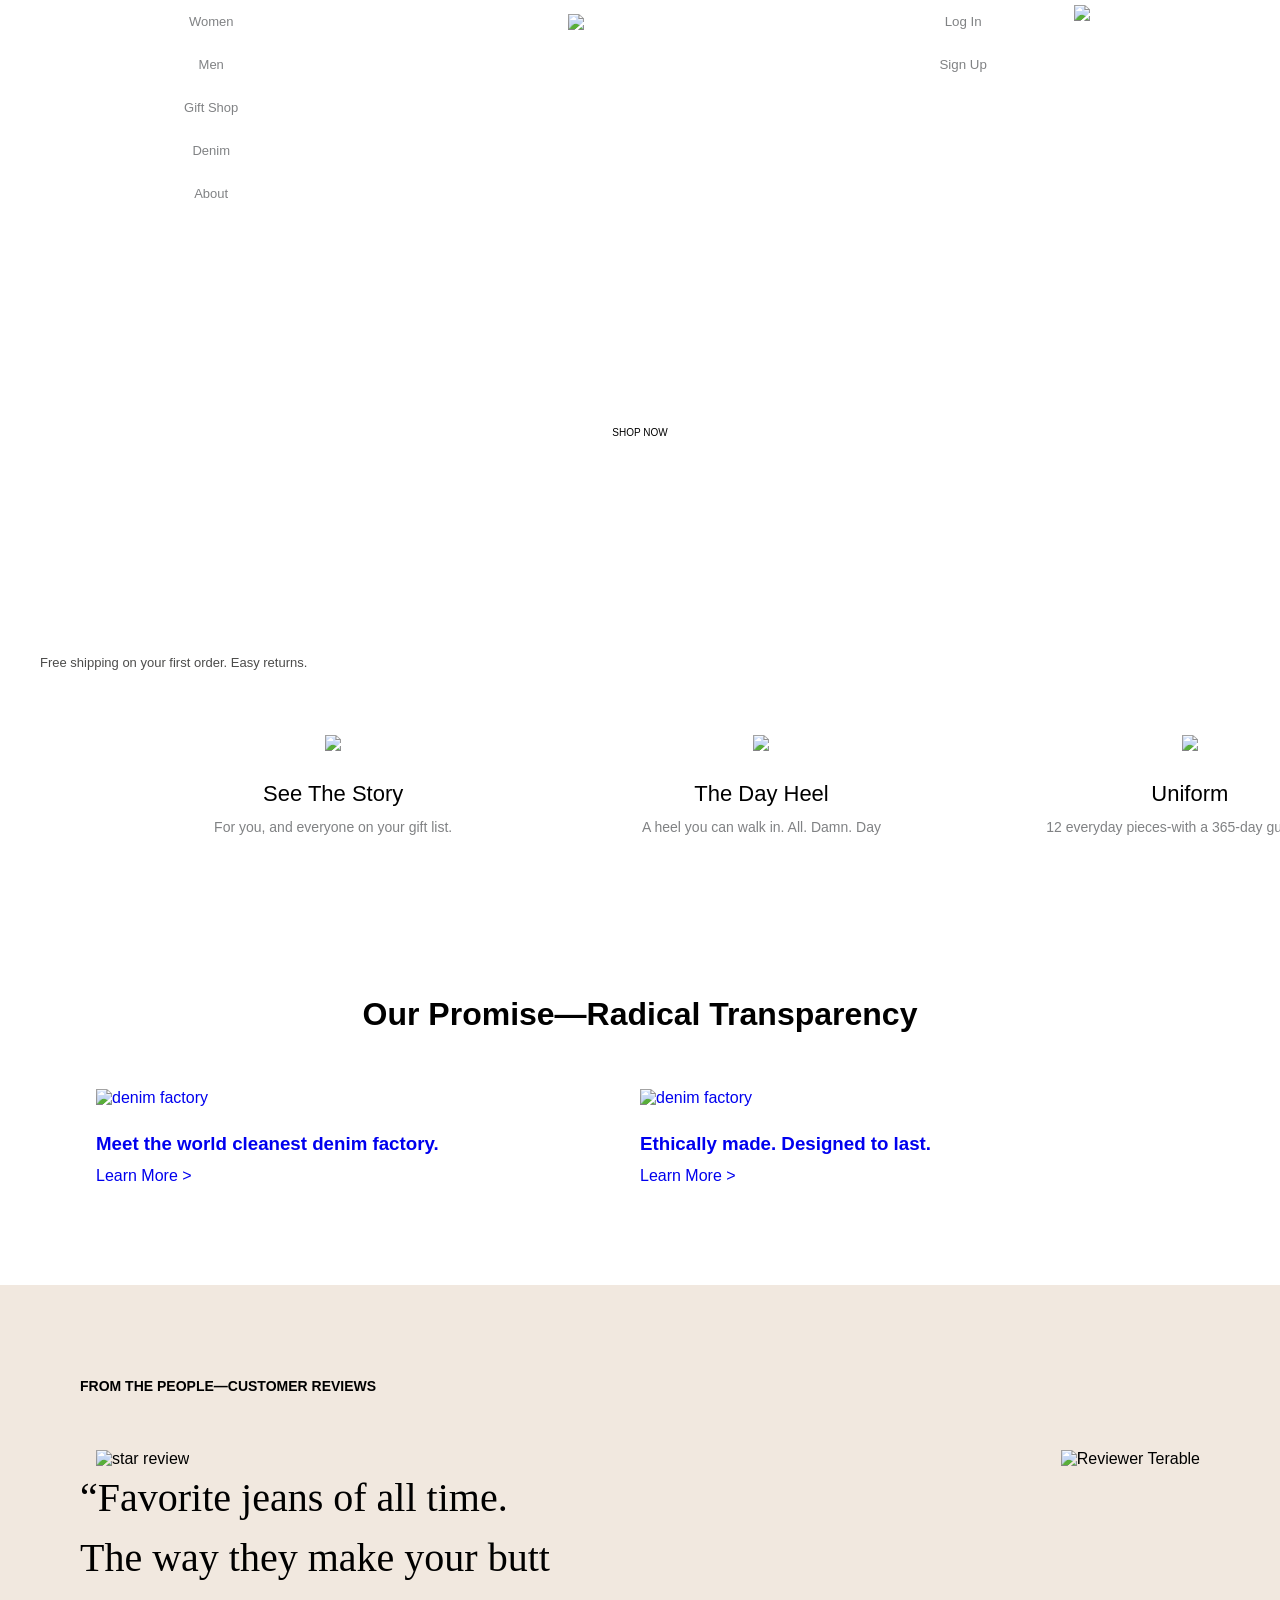
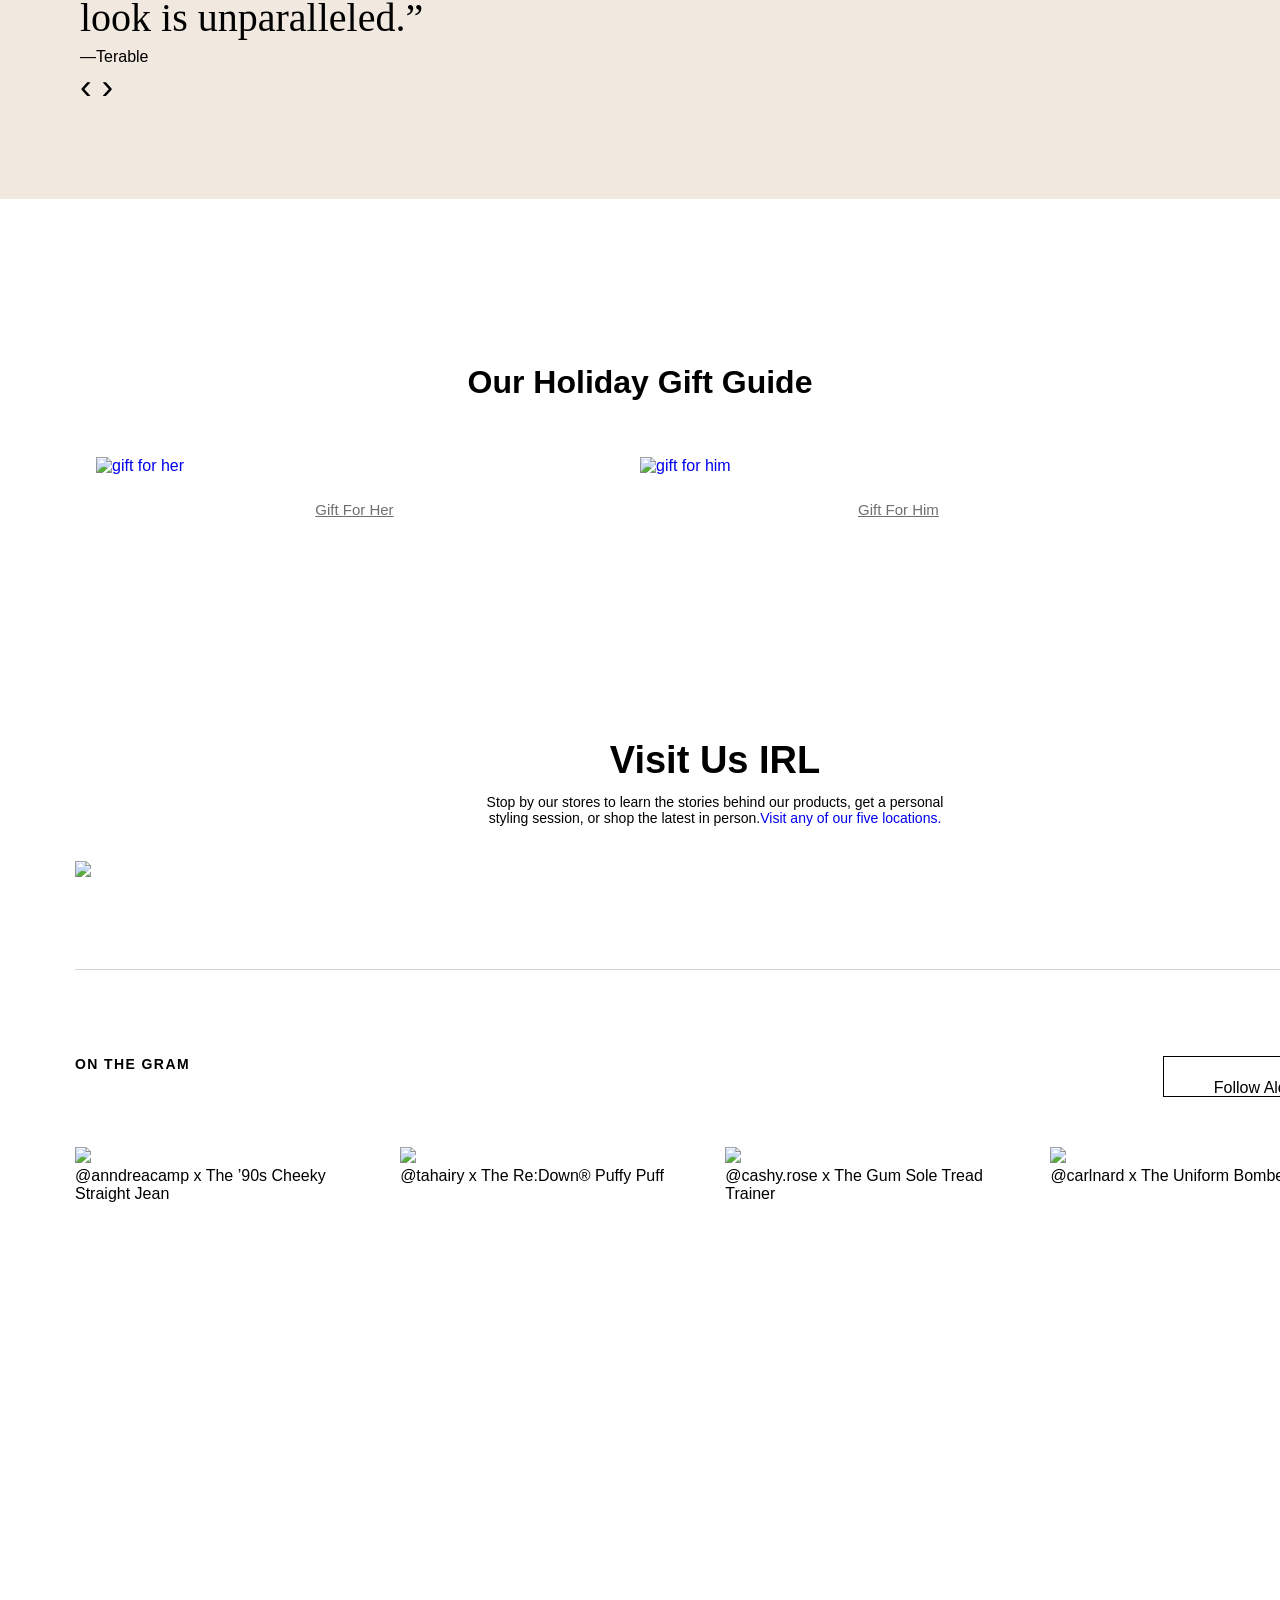
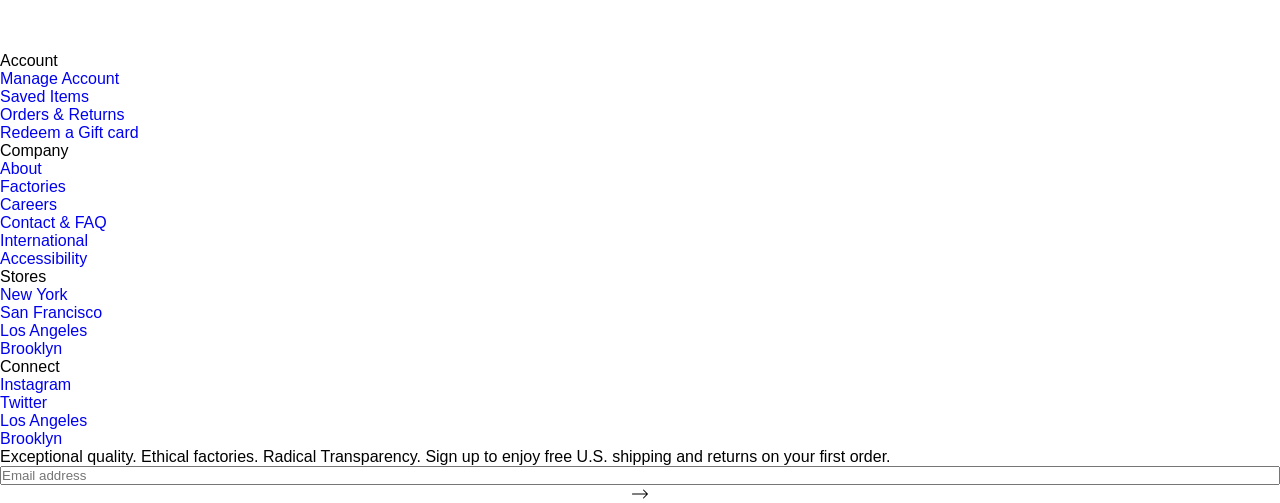
==== index.html @ 9ecb9980 "Merge remote-tracking branch 'origin/footer'" ====
<!DOCTYPE html>
<html lang="en">

<head>
  <meta charset="UTF-8">
  <meta name="viewport" content="width=device-width, initial-scale=1.0">
  <meta http-equiv="X-UA-Compatible" content="ie=edge">
  <link rel="stylesheet" href="./style.css">
  <link href="https://fonts.googleapis.com/css?family=Raleway&display=swap" rel="stylesheet">
  <title>Everlane</title>
</head>

<body>
  <section class="section1">
    <div class="navigation-bar">
      <div class="navbar-left">
        <nav class="navbar-menu">
          <ul class="menu-list">
            <li class="menu-item"><a class="menu-link active" href="#menuwomen">Women</a></li>
            <li class="menu-item"><a class="menu-link" href="#menumen">Men</a></li>
            <li class="menu-item"><a class="menu-link" href="#giftshop">Gift Shop</a></li>
            <li class="menu-item"><a class="menu-link" href="#denim">Denim</a></li>
            <li class="menu-item"><a class="menu-link" href="#about">About</a></li>
          </ul>
        </nav>
      </div>
      <div class="mainlogo">
        <img class="logo-image" src="media/everlane-logo-vector.png" alt="Everlane logo png">
      </div>
      <div class="navbar-right">
        <div class="navbar-right-button">
          <button class="narbar-button">Log In</button>
          <button class="narbar-button">Sign Up</button>
        </div>
        <div class="navbar-right-icon">
          <img class="shopping-icon" src="media/shopping-cart-icon.png" alt="shopping cart icon" />
        </div>
      </div>
    </div>
    <div class="hero-image">
      <div class="hero-text">
        <h1 class="title">The Put-Together Pleat Pant</h1>
        <p class="tagline">Effortless drape. Right-now shape. €88</p>
        <button class="hero-shopnow">SHOP NOW</button>
      </div>
    </div>
    <div class="note">
      <p class="return-note">Free shipping on your first order. Easy returns.</p>
    </div>
  </section>
  <section class="section2">
    <div class="innersection2">
      <div class="section2-item">
        <img src="media/section2-pic1.jpg" />
        <p class="section2-title">See The Story</p>
        <p class="section2-copy">For you, and everyone on your gift list.</p>
      </div>
      <div class="section2-item">
        <img src="media/section2-pic2.jpg" />
        <p class="section2-title">The Day Heel</p>
        <p class="section2-copy">A heel you can walk in. All. Damn. Day</p>
      </div>
      <div class="section2-item">
        <img src="media/section2-pic3.jpg" />
        <p class="section2-title">Uniform</p>
        <p class="section2-copy"> 12 everyday pieces-with a 365-day guarantee.</p>
      </div>
    </div>
  </section>

  <!-----------------section 3------------------>
  <section class="container section-promise">
    <h2>Our Promise—Radical Transparency</h2>
    <div class="content-box content-promise">
      <a class="promise1 promise-link" href="https://www.everlane.com/denim-factory">
        <figure class="content-figure promise1-figure">
          <div class="box-img promise1-img">
            <img src="https://res.cloudinary.com/everlane/image/upload/dpr_1.0,f_auto,q_auto/v1/i/e682ac11_c01d.jpg"
              alt="denim factory">
          </div>
          <div class="promise-title-box promise1-title">
            <h3>Meet the world cleanest denim factory.</h3>
            <p>Learn More ></p>
          </div>
        </figure>
      </a>

      <a class="promise2 promise-link" href="https://www.everlane.com/denim-factory">
        <figure class="content-figure promise2-figure">
          <div class="box-img promise2-img">
            <img src="https://res.cloudinary.com/everlane/image/upload/dpr_1.0,f_auto,q_auto/v1/i/acab2a8b_0e1d.jpg"
              alt="denim factory">
          </div>
          <div class="promise-title-box promise1-title">
            <h3>Ethically made. Designed to last.</h3>
            <p>Learn More ></p>
          </div>
        </figure>
      </a>
    </div>
  </section>

  <!-----------------section 4------------------>
  <section class="container section-review">
    <h2>FROM THE PEOPLE—CUSTOMER REVIEWS</h2>
    <div class="review-box">
      <div class="review-box-left">
        <div class="img-review">
          <img src="media\pics\star-review.svg" alt="star review">
        </div>
        <q class="review-quote">Favorite jeans of all time. The way they make your butt look is unparalleled.</q>
        <p>—Terable</p>
        <div class="review-buttons">
          <a href="#" class="previous button">&#8249; </a>
          <a href="#" class="next button"> &#8250;</a>
        </div>
      </div>

      <div class="review-box-right">
        <img
          src="https://res.cloudinary.com/everlane/image/upload/c_fill,dpr_1.0,f_auto,h_1200,q_auto,w_1200/v1/i/ee922de4_f6bd.jpg"
          alt="Reviewer Terable">
      </div>
    </div>
  </section>

  <!-----------------section 5------------------>
  <section class="container section-gift">
    <h2>Our Holiday Gift Guide</h2>
    <div class="content-box content-gift">
      <a class="gift-link gift1-link" href="https://www.everlane.com/collections/womens-gift-shop">
        <figure class="content-figure gift1-figure">
          <div class="box-img gift1-img">
            <img src="https://res.cloudinary.com/everlane/image/upload/dpr_1.0,f_auto,q_auto/v1/i/477eab27_60af.jpg"
              alt="gift for her">
          </div>
          <div class="gift-title-box gift1-title">
            <p>Gift For Her</p>
          </div>
        </figure>
      </a>

      <a class="gift-link gift2-link" href="https://www.everlane.com/collections/mens-gift-shop">
        <figure class="content-figure gift2-figure">
          <div class="box-img gift2-img">
            <img src="https://res.cloudinary.com/everlane/image/upload/dpr_1.0,f_auto,q_auto/v1/i/037ff9c4_9808.jpg"
              alt="gift for him">
          </div>
          <div class="gift-title-box gift2-title">
            <p>Gift For Him</p>
          </div>
        </figure>
      </a>
    </div>
  </section>

  <!---------------Rakesh------------------>
  <div class="main">
    <section class="irl_sec">
      <h2 class="irl_h2">Visit Us IRL</h2>
      <p class="irl_p">
        Stop by our stores to learn the stories behind our products, get a personal<br>
        styling session, or shop the latest in person.<a href="#stores">Visit any of our five locations.</a>
      </p>
      <img class="irl_img" src="./stores.jpg">
    </section>

    <div class="insta-div-container">
      <h4 class="insta-title">ON THE GRAM</h4>
      <a href="https://www.instagram.com/Everlane/" class="insta-link" target="_blank">

        Follow Along


      </a>
    </div>

    <div class="insta-items">
      <div class="insta-item">
        <img src="https://res.cloudinary.com/everlane/image/upload/dpr_1.0,f_auto,q_auto/v1/i/8992b4bf_18b6.jpg"
          style="width:100%">
        <div class="img-des">@anndreacamp x The ’90s Cheeky Straight Jean</div>
      </div>

      <div class="insta-item">
        <img src="https://res.cloudinary.com/everlane/image/upload/dpr_1.0,f_auto,q_auto/v1/i/4bf595e8_6352.jpg"
          style="width:100%">
        <div class="img-des">@tahairy x The Re:Down® Puffy Puff</div>
      </div>

      <div class="insta-item">
        <img src="https://res.cloudinary.com/everlane/image/upload/dpr_1.0,f_auto,q_auto/v1/i/8992b4bf_18b6.jpg"
          style="width:100%">
        <div class="img-des">@cashy.rose x The Gum Sole Tread Trainer</div>
      </div>

      <div class="insta-item">
        <img src="https://res.cloudinary.com/everlane/image/upload/dpr_1.0,f_auto,q_auto/v1/i/0ada0ca6_7cfe.jpg"
          style="width:100%">
        <div class="img-des">@carlnard x The Uniform Bomber Jacket</div>
      </div>
    </div>

    <section
      style="background-image: url(https://res.cloudinary.com/everlane/image/upload/dpr_1.0,f_auto,q_auto/v1/i/bfd79807_ac2b.jpg);"
      class="sec8">

      <div class="sec8-div">
        <h2 class="sec8-heading">
          Free shipping on first order
        </h2>

        <button class="sec8-button">Sign Up</button>
      </div>

    </section>


  </div>


  <!-- Footer -->
  <footer class="page_footer">
    <div class="footer__menu">
      <div class="footer__column">
        <ul class="footer__list">
          <li class="footer__item footer__main-item">
            <div class="footer__link footer__main-link">Account</div>
          </li>
          <li class="footer__item">
            <a class="footer__link" href="#">Manage Account</a>
          </li>
          <li class="footer__item">
            <a class="footer__link" href="#">Saved Items</a>
          </li>
          <li class="footer__item">
            <a class="footer__link" href="#">Orders & Returns</a>
          </li>
          <li class="footer__item">
            <a class="footer__link" href="#">Redeem a Gift card</a>
          </li>
        </ul>
      </div>
      <div class="footer__column">
        <ul class="footer__list">
          <li class="footer__item footer__main-item">
            <div class="footer__link footer__main-link">Company</div>
          </li>
          <li class="footer__item">
            <a class="footer__link" href="#">About</a>
          </li>
          <li class="footer__item">
            <a class="footer__link" href="#">Factories</a>
          </li>
          <li class="footer__item">
            <a class="footer__link" href="#">Careers</a>
          </li>
          <li class="footer__item">
            <a class="footer__link" href="#">Contact & FAQ</a>
          </li>
          <li class="footer__item">
            <a class="footer__link" href="#">International</a>
          </li>
          <li class="footer__item">
            <a class="footer__link" href="#">Accessibility</a>
          </li>
        </ul>
      </div>
      <div class="footer__column">
        <ul class="footer__list">
          <li class="footer__item footer__main-item">
            <div class="footer__link footer__main-link">Stores</div>
          </li>
          <li class="footer__item">
            <a class="footer__link" href="#">New York</a>
          </li>
          <li class="footer__item">
            <a class="footer__link" href="#">San Francisco</a>
          </li>
          <li class="footer__item">
            <a class="footer__link" href="#">Los Angeles</a>
          </li>
          <li class="footer__item">
            <a class="footer__link" href="#">Brooklyn</a>
          </li>
        </ul>
      </div>
      <div class="footer__column">
        <ul class="footer__list">
          <li class="footer__item footer__main-item">
            <div class="footer__link footer__main-link">Connect</div>
          </li>
          <li class="footer__item">
            <a class="footer__link" href="#">Instagram</a>
          </li>
          <li class="footer__item">
            <a class="footer__link" href="#">Twitter</a>
          </li>
          <li class="footer__item">
            <a class="footer__link" href="#">Los Angeles</a>
          </li>
          <li class="footer__item">
            <a class="footer__link" href="#">Brooklyn</a>
          </li>
        </ul>
      </div>
    </div>
    <div class="footer__action">
      <div class="form__text">
        Exceptional quality. Ethical factories. Radical Transparency. Sign up
        to enjoy free U.S. shipping and returns on your first order.
      </div>
      <form class="footer__form">
        <div class="form__group">
          <label class="form__label"></label>
          <input type="email" class="form__control" placeholder="Email address" />
          <svg xmlns="http://www.w3.org/2000/svg" width="17" height="10" viewBox="0 0 17 10" class="form__svg">
            <path
              d="M14.785 5.5H1.002a.501.501 0 1 1 0-1h13.783l-3.16-3.146a.498.498 0 0 1 0-.708.504.504 0 0 1 .71 0l4.018 4a.498.498 0 0 1 0 .708l-4.018 4a.504.504 0 0 1-.71 0 .498.498 0 0 1 0-.708l3.16-3.146z">
            </path>
          </svg>
        </div>
      </form>
    </div>
  </footer>
</body>

</html>
---- style.css ----
/* Helmi Menu section 1-2 */
* {
  font-family: graphik, Helvetica Neue, Helvetica, Arial, sans-serif;
  padding: 0px;
  margin: 0px;
}

.navigation-bar {
  display: flex;
  justify-content: space-between;
  top: 45px;
  height: 45px;
  background-color: white;
  color: rgb(255, 255, 255);
  stroke: rgb(255, 255, 255);
  fill: rgb(255, 255, 255);
}

.navbar-right {
  display: flex;
  justify-content: flex-end;
}

.navbar-left {
  display: flex;
  justify-content: flex-start;
}

.mainlogo {
  display: flex;
  justify-content: center;
}

.menu-list {
  list-style-type: none;
  margin: 0;
  padding: 0;
  overflow: hidden;
}

.menu-item {
  display: inline;
}

.menu-item .menu-link {
  display: inline-block;
  color: rgb(128, 130, 132);
  text-align: center;
  padding: 14px 16px;
  text-decoration: none;
  font: sans-serif;
  font-size: 13px;
  font-family: Helvetica;
  font-weight: 400px;
}

.menu-item .menu-link:hover,
.narbar-button:hover {
  color: rgb(223, 86, 65);
}

.logo-image {
  height: 22px;
  width: auto;
  margin: 14px 16px;
}

.narbar-button {
  display: inline-block;
  color: rgb(128, 130, 132);
  background-color: white;
  border: none;
  padding: 14px 16px;
}

.shopping-icon {
  height: 35px;
  width: auto;
  background-color: white;
  padding: 5px;
}

.navbar-right,
.navbar-left,
.mainlogo {
  width: 33%;
}


.section1 {
  background-image: url("media/Hero-image1.jpg");
  height: 695px;
  width: auto;
  background-position: center;
  background-repeat: no-repeat;
  background-size: cover;
  position: relative;
  margin: 0px;
  padding: 0;

}

.hero-text {
  text-align: center;
  position: absolute;
  top: 50%;
  left: 50%;
  transform: translate(-50%, -50%);
  color: white;
  font-size: 18px;
}

.hero-shopnow {
  background-color: white;
  border: none;
  padding: 10px 26px;
  font-size: 10px;
}

h1.title {
  font-size: 80px;
  margin: 0px;
}

.tagline {
  margin: 25px 0px 30px;
}

.note {
  position: absolute;
  bottom: 25px;
  left: 40px;
  font-size: 13px;
  color: rgb(76, 76, 75);
  ;
}

.section2 {
  background-color: white;
  margin: 0px 119px;
  padding: 40px 0px 96px;
}

.innersection2 {
  display: flex;
  justify-content: space-between;
  text-align: center;
  width: 1285px;
}

.section2-item>img {
  width: 409.6px;
  height: auto;
  padding: 0px 0px 26px;
}

.section2-title {
  font-size: 22px;
  margin: 0px 0px 12px;
}

.section2-copy {
  font-size: 14px;
  color: rgb(128, 130, 132);
}

/* ---------Chaeah -----------*/

body {
  /*max-width: 1280px;*/
  /*width: 89%;*/
  font-family: 'Raleway', sans-serif;
  margin: 0 auto;
}

* {
  width: 100%;
  box-sizing: border-box;
  margin: 0;
}

.container {
  display: flex;
  flex-direction: column;
  align-items: center;
  margin-bottom: 100px;
}

.content-box {
  width: 85%;
  display: flex;
  flex-direction: row;

}

.content-box a figure {
  display: flex;
  flex-direction: column;
}

.content-figure {
  width: 95%;
}

a {
  text-decoration: none;
}

/* Modify image size after completing styling*/

section h2 {
  text-align: center;
  padding-top: 65px;
  margin: 0 0 56px 0;
  font-size: 32px;
}

¨

/*----------section 6 (promise)----------*/
.section-promise {
  padding: 93px 0;
}


.box-promise {
  display: flex;
  justify-content: space-between;
}

.img-promise {
  margin: 0;
}

.promise-title-box {
  padding: 26px 0 0 0
}

.promise-title-box h3 {
  text-decoration: none;
  margin: 0 0 12px 0;
}

/*---------section 7(review)---------*/

.section-review h2 {
  padding: 0 80px;
}

.review-box {
  display: flex;
  flex-direction: row;
  justify-content: space-between;
  padding: 0 80px;
}

.review-box-left {
  display: flex;
  flex-direction: column;
  justify-content: space-between;
  width: 75%;
}

.review-box-left .img-review {
  margin-left: 16px;
}

.review-box-left .review-quote {
  font-size: 40px;
  font-family: Georgia, 'Times New Roman', Times, serif;
  line-height: 1.5em;
}

.button {
  font-size: 35px;
  color: black;
}

.previous .button {
  display: inline-block;
  padding: 1px 15px;
  margin-right: 100px;
}


.next .button {
  padding: 1px 15px;
}


.button:hover {
  cursor: pointer;
}


.review-box-right {
  text-align: right;
}

.review-box-right img {
  width: 75%;
}



/*---------section 8 (gift)---------*/
.section-review {
  background-color: #F1E8DF;
  padding: 93px 0;
}

.section-review h2 {
  font-size: 14px;
  text-align: left;
}

.gift-title-box {
  padding: 26px 0 0;
}

.gift-title-box p {
  text-align: center;
  text-decoration: underline;
  color: #6f6f6f;
  font-size: 15px;
}

.img-review {
  width: 107px;
}


@media screen and (max-width: 600px) {
  width: 100%;

}

/*-----------Rakesh -----------*/
.main {
  padding: 0;
  margin: 0 75px;

}

section {
  box-sizing: content-box;
}

.irl_sec {
  text-align: center;
  border-bottom: 1px solid #d3d3d3;
  padding: 57px 0 92px;
}

.irl_h2 {
  text-align: center;
  color: black;
  font-size: 38px;
  line-height: 1.1em;
  margin-bottom: 12px;
}

.irl_p {
  font-family: Arial, Helvetica, sans-serif;
  font-size: 14px;
  margin: 0 auto 35px;

}

.irl_img {
  display: block;
  width: 100%;
}

.insta-div-container {
  display: flex;
  justify-content: space-between;
  align-items: flex-start;

  padding: 86px 0 50px;
}

.insta-link:hover {
  background-color: black;
  color: white;

}

.insta-title {
  vertical-align: baseline;
  font-size: 14px;
  letter-spacing: 0.1em;
}

.insta-sec {
  display: block;


}

.insta-div {
  text-align: right;
}

.insta-items {

  display: flex;
  justify-content: space-between;

}

.insta-item {
  width: 23.8%;

}

.insta-img {
  width: 100%;
}

.insta-link {
  color: black;
  width: 225px;
  height: 41px;
  line-height: 41px;
  border: 2px solid black;
  border-width: 1px;
  text-align: center;
  text-decoration: none;
  padding: 10px 0;
}


.insta-img {
  width: 89%;
}

/*
.insta-logo{
  width: 19px;
  height: 19px;
  margin-right: 10px;
  position: relative;
  top: 4px;
  display: inline-block;


} */
.sec8 {
  height: 32vw;
  text-align: center;

}

.sec8-button {
  margin: 0;
  cursor: pointer;
  font-size: 14px;
  background-color: transparent;
  border: 2px solid #fff;
  width: 225px;
  padding: 10px 0;
  line-height: 22.652px;
  display: inline-block;
  color: white;
  transition-property: color;
  position: center;

}

.sec8-button:hover {
  background-color: white;
  color: black;
}

.sec8-img {
  width: 100%;
}

.sec8-heading {
  text-align: center;
  color: white;
  font-size: 38px;
  margin: 40px;
  font-weight: 400;
  /* Universal */


  /* Footer Anna's part */
  *,
  *::before,
  *::after {
    box-sizing: border-box;
  }

  body {
    font-family: 'Raleway', sans-serif;
    margin: 0;
    padding: 0;
  }


  .page_footer {
    display: flex;
    justify-content: space-between;
    padding: 32px 30px 0;
    flex-wrap: wrap;
  }

  .footer__menu {
    display: flex;
    justify-content: space-between;
    width: 50%;

  }

  .footer__action {
    width: 40%;
  }

  .footer__list {
    list-style: none;
    padding: 0;
    margin: 0;
  }

  .footer__link {
    text-decoration: none;
    color: #a3a5a7;
    font-size: 13px;
    line-height: 27px;
  }

  .footer__link:hover {
    color: black;
  }

  .footer__main-link {
    color: black;
  }

  .footer__main-item {
    margin-bottom: 8px;
  }

  .form__text {
    font-size: 14px;
    line-height: 20px;
    margin-bottom: 40px;
  }

  .form__group {
    position: relative;
  }

  .form__label {
    position: absolute;
    top: 0;
    z-index: -1;
  }

  .form__control {
    display: block;
    width: 100%;
    border: none;
    border-bottom: 2px solid #dfe0e1;
    padding-bottom: 4px;
    font-size: 16px;
    font-family: inherit;
    outline: none;
  }

  .form__svg {
    position: absolute;
    display: inline-block;
    width: 24px;
    height: 16px;
    right: 1px;
    bottom: 6px;
    margin: 0;
    cursor: pointer;
    color: #dfe0e1;
  }

  .form__svg path {
    fill: #808284;
  }

  @media screen and (max-width: 850px) {

    .footer__menu,
    .footer__action {
      width: 100%;
    }

    .footer__menu {
      margin-bottom: 10px;
    }
  }
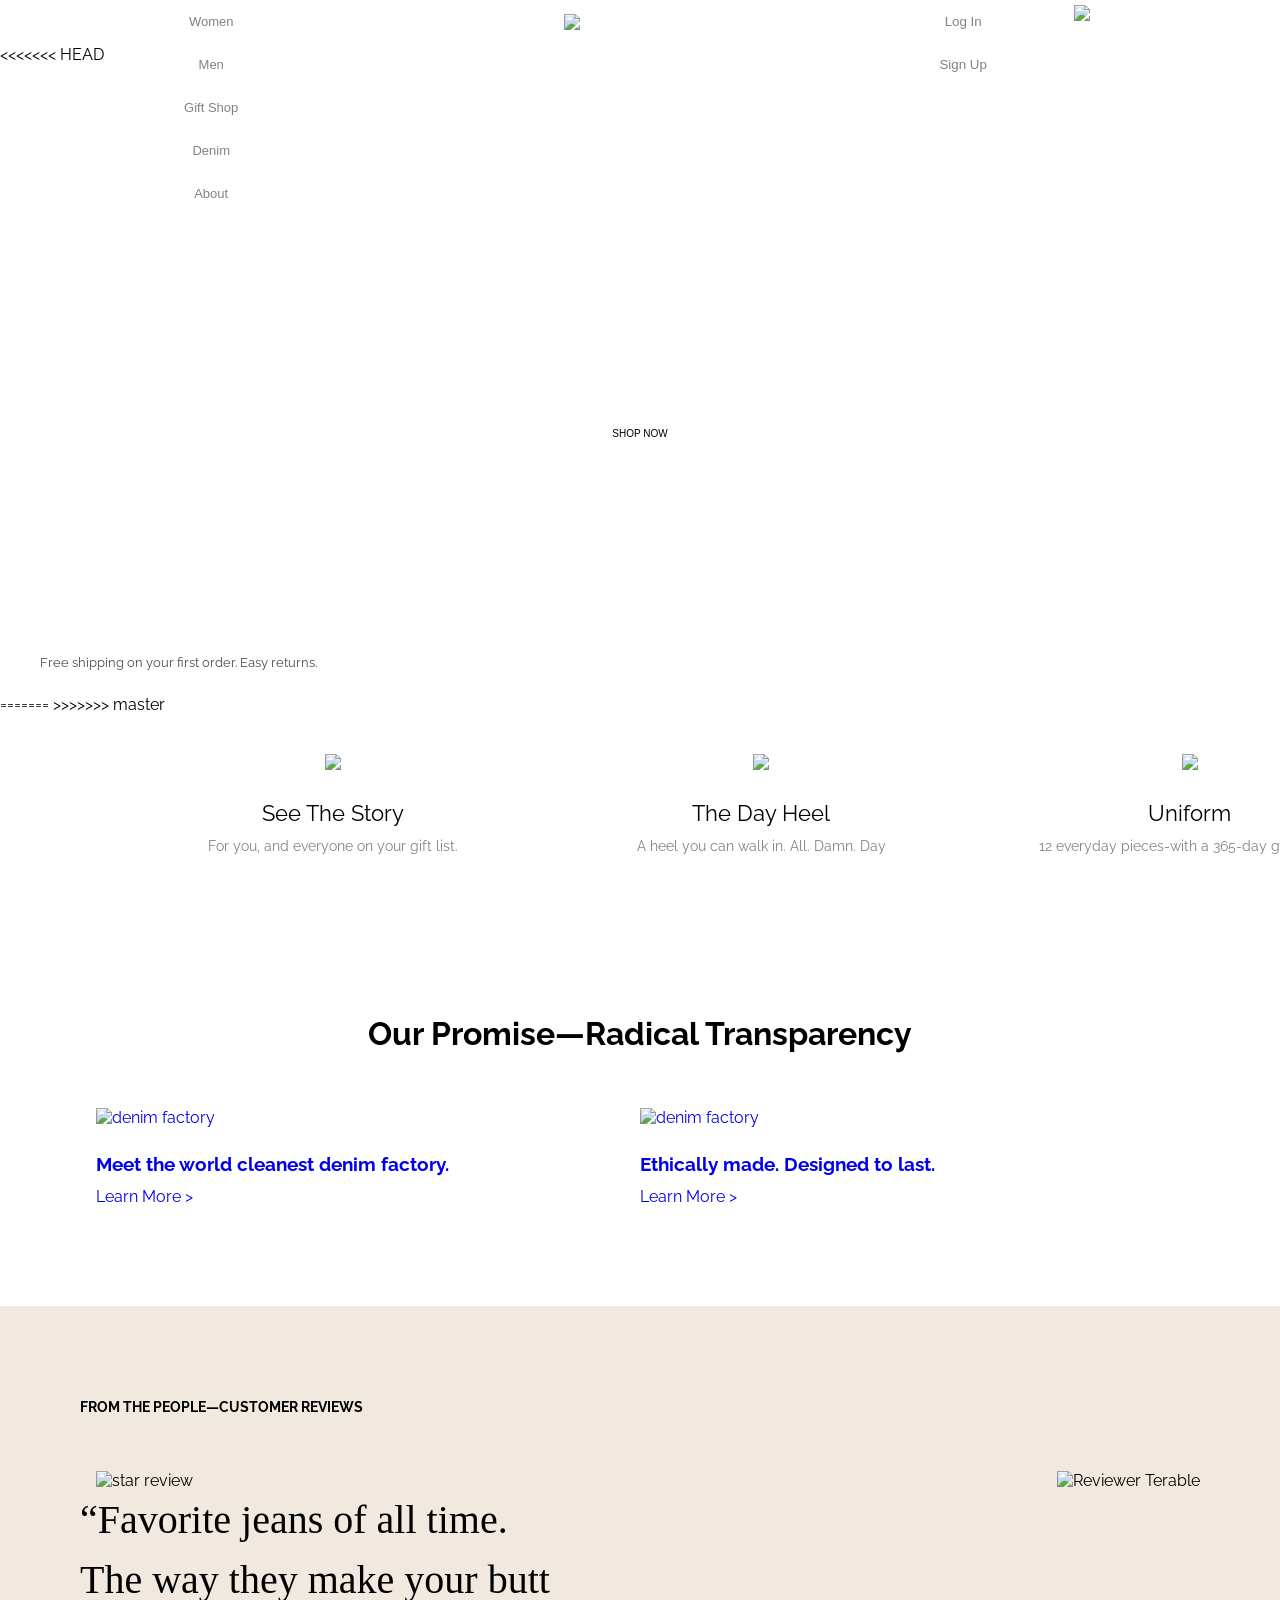
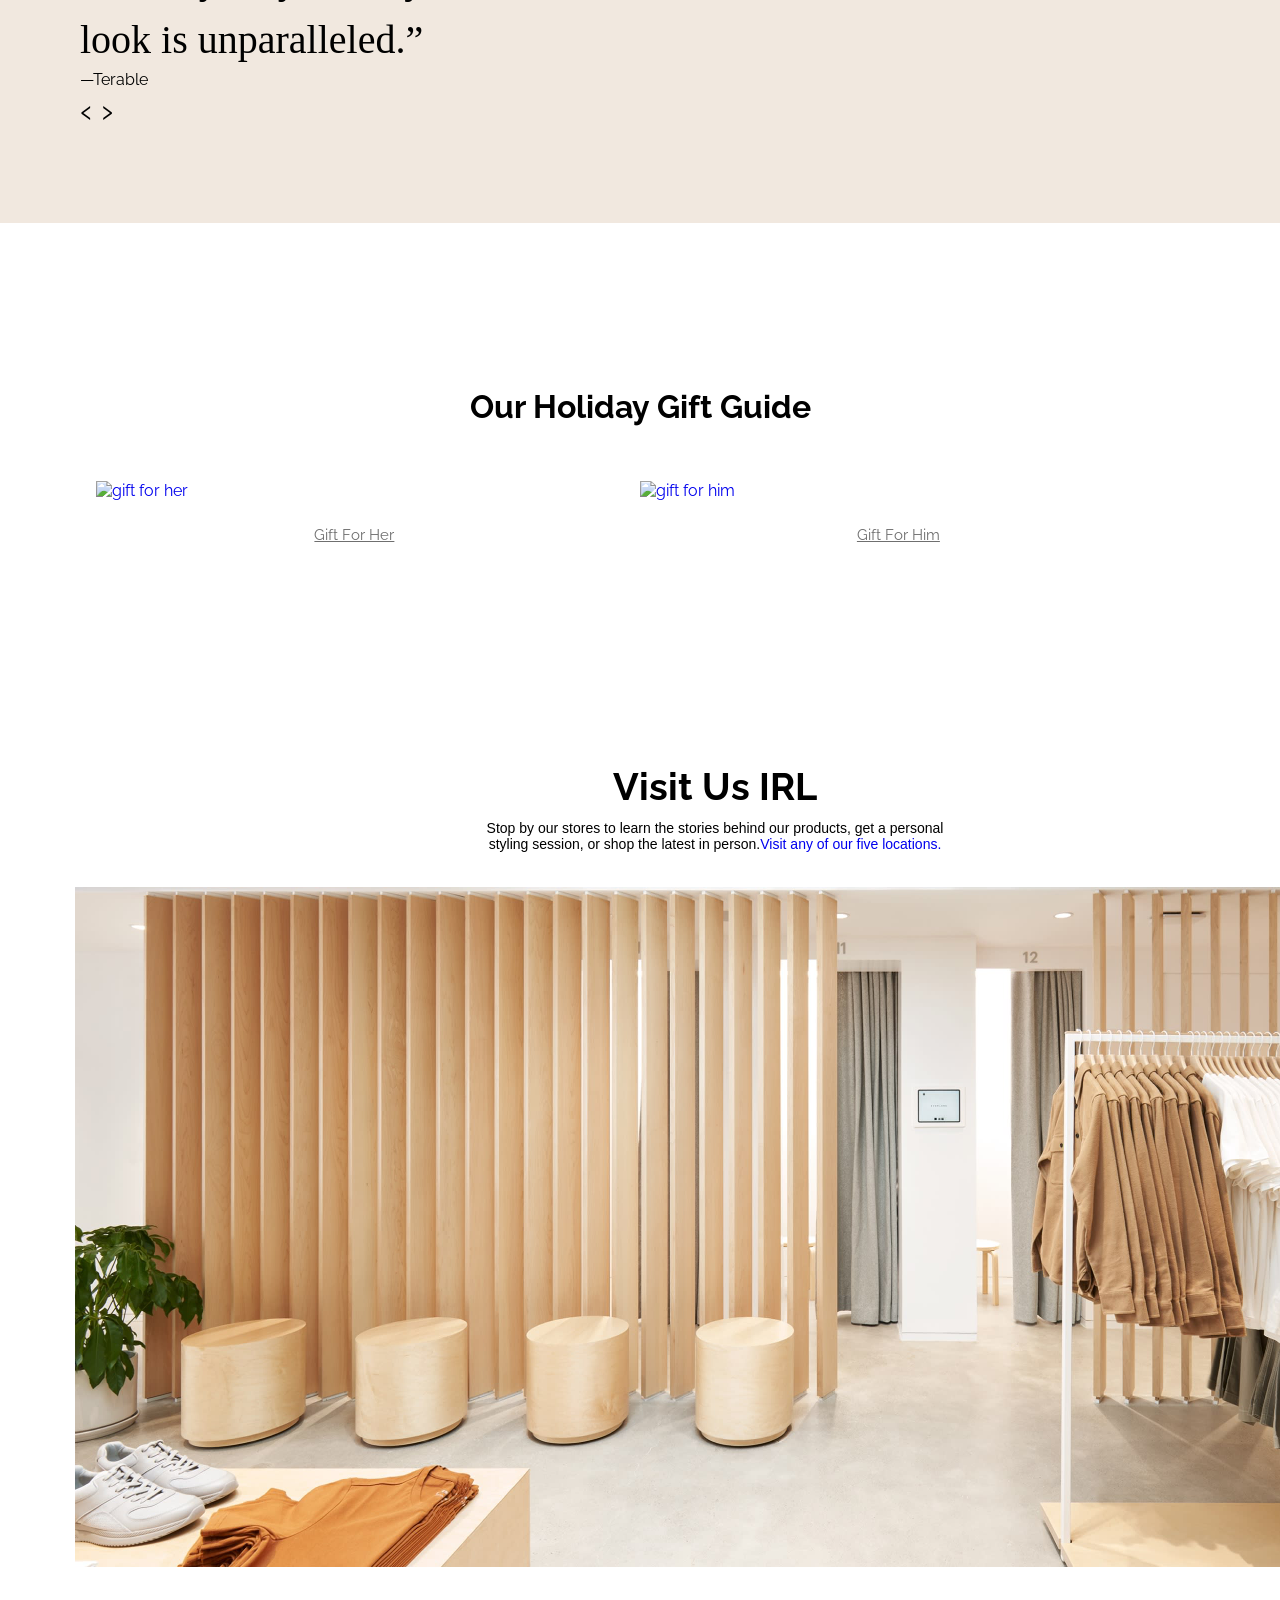
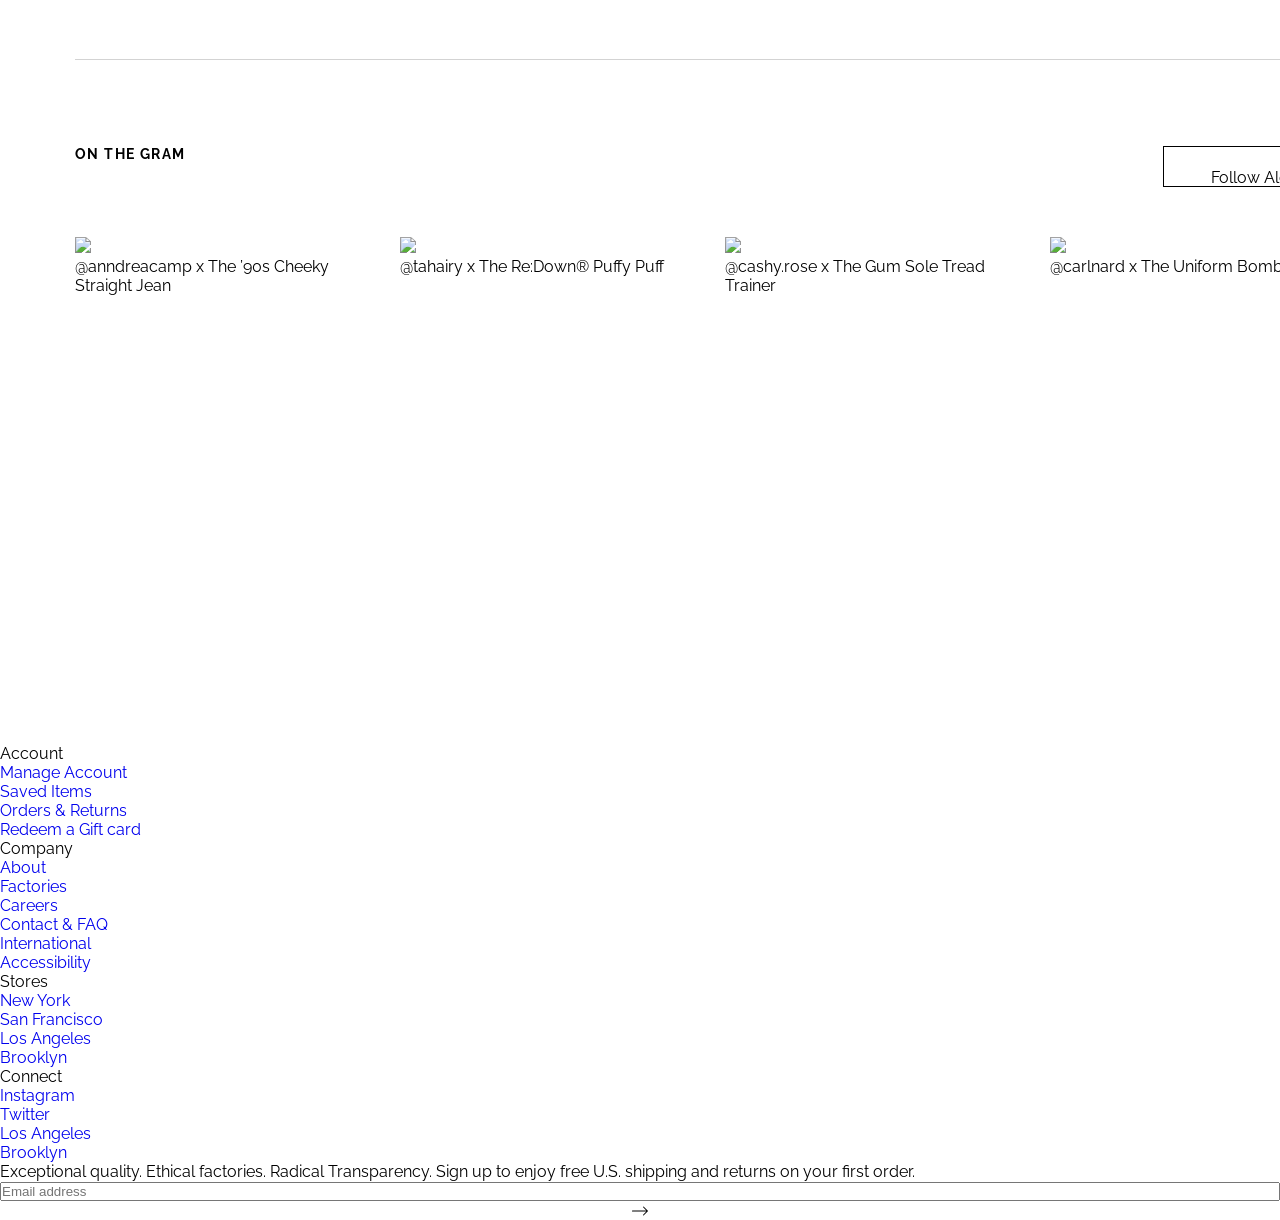
==== commit dd001d08: "update unmerged paths" ====
--- a/index.html
+++ b/index.html
@@ -47,7 +47,11 @@
     <div class="note">
       <p class="return-note">Free shipping on your first order. Easy returns.</p>
     </div>
-  </section>
+<<<<<<< HEAD
+  </section> 
+=======
+  </section>
+>>>>>>> master
   <section class="section2">
     <div class="innersection2">
       <div class="section2-item">
--- a/style.css
+++ b/style.css
@@ -1,5 +1,36 @@
 /* Helmi Menu section 1-2 */
 * {
+<<<<<<< HEAD
+    font-family: graphik,Helvetica Neue,Helvetica,Arial,sans-serif;
+    padding: 0px;
+    margin: 0px;
+}
+
+.navigation-bar {
+    display: flex;
+    justify-content: space-between;
+    top: 45px; 
+    height: 45px; 
+    background-color: white;
+    color: rgb(255, 255, 255); 
+    stroke: rgb(255, 255, 255); 
+    fill: rgb(255, 255, 255);
+}
+
+.navbar-right {
+    display: flex;
+    justify-content: flex-end;
+}
+
+.navbar-left {
+    display: flex;
+    justify-content: flex-start;
+}
+
+.mainlogo {
+    display: flex;
+    justify-content: center;
+=======
   font-family: graphik, Helvetica Neue, Helvetica, Arial, sans-serif;
   padding: 0px;
   margin: 0px;
@@ -29,6 +60,7 @@
 .mainlogo {
   display: flex;
   justify-content: center;
+>>>>>>> master
 }
 
 .menu-list {
@@ -60,9 +92,15 @@
 }
 
 .logo-image {
+<<<<<<< HEAD
+    height: 22px;
+    width: auto;
+    margin: 14px 16px;
+=======
   height: 22px;
   width: auto;
   margin: 14px 16px;
+>>>>>>> master
 }
 
 .narbar-button {
@@ -74,6 +112,30 @@
 }
 
 .shopping-icon {
+<<<<<<< HEAD
+    height: 35px;
+    width: auto;
+    background-color: white;
+    padding: 5px;
+}
+
+.navbar-right, .navbar-left, .mainlogo {
+    width: 33%;
+}
+
+
+.section1 {
+    background-image:url("media/Hero-image1.jpg");
+    height: 695px;
+    width: auto;
+    background-position: center;
+    background-repeat: no-repeat;
+    background-size: cover;
+    position: relative;
+    margin: 0px;
+    padding: 0;
+    
+=======
   height: 35px;
   width: auto;
   background-color: white;
@@ -98,6 +160,7 @@
   margin: 0px;
   padding: 0;
 
+>>>>>>> master
 }
 
 .hero-text {
@@ -133,6 +196,18 @@
   font-size: 13px;
   color: rgb(76, 76, 75);
   ;
+}
+
+.tagline {
+    margin: 25px 0px 30px;
+}
+
+.note {
+    position: absolute;
+    bottom: 25px;
+    left: 40px;
+    font-size: 13px;
+    color: rgb(76, 76, 75);;
 }
 
 .section2 {
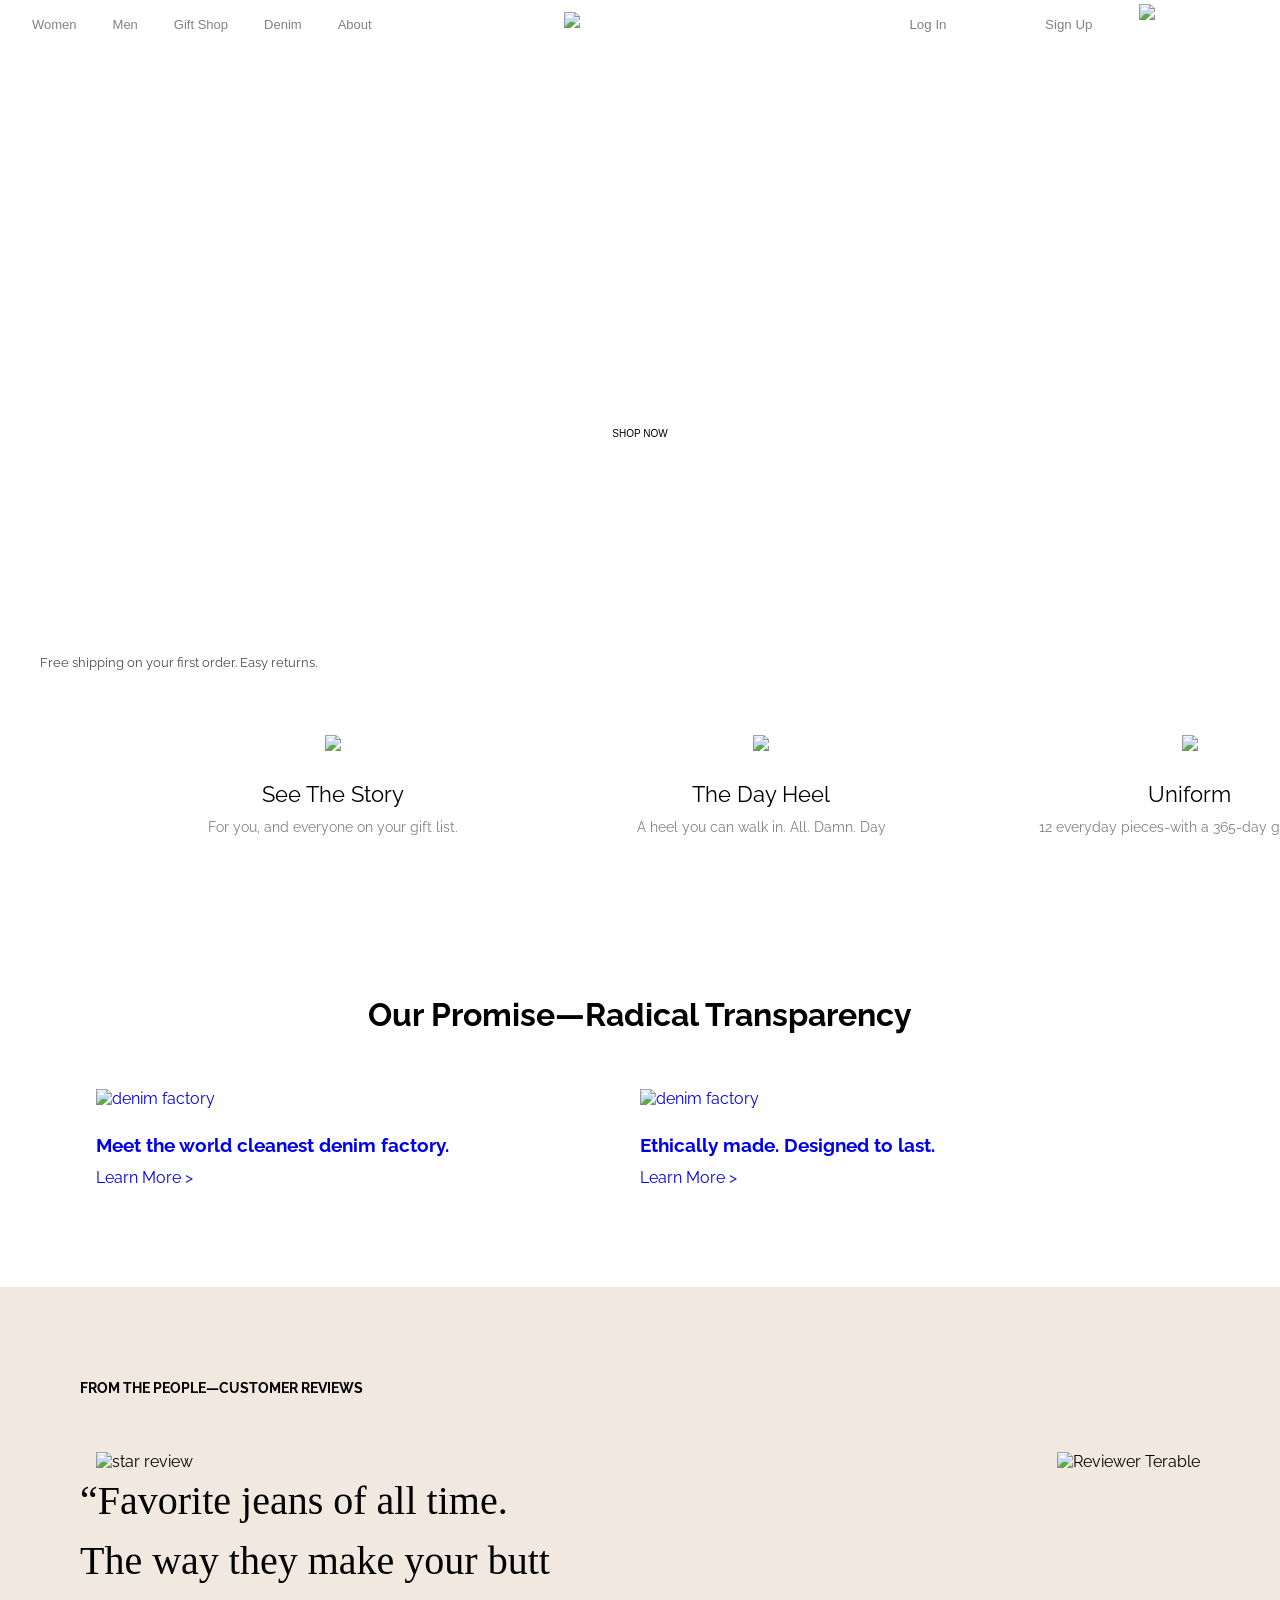
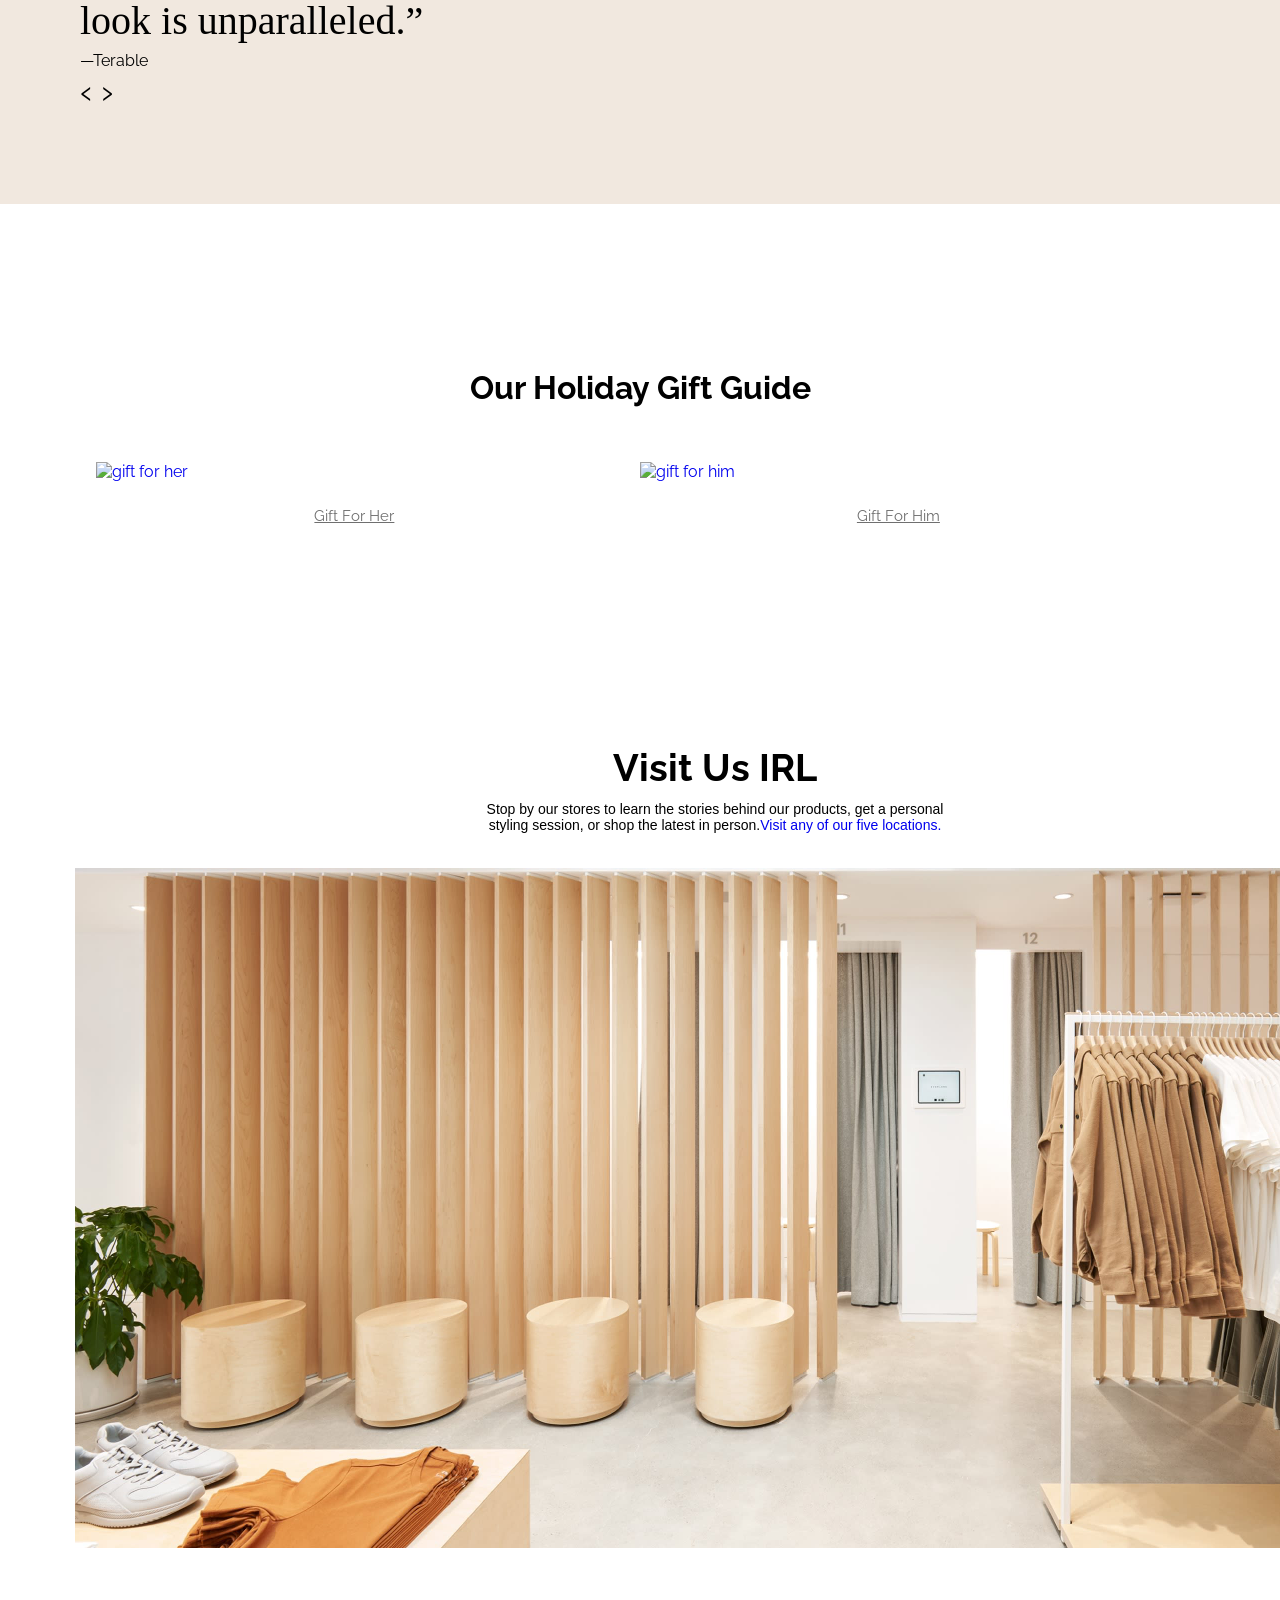
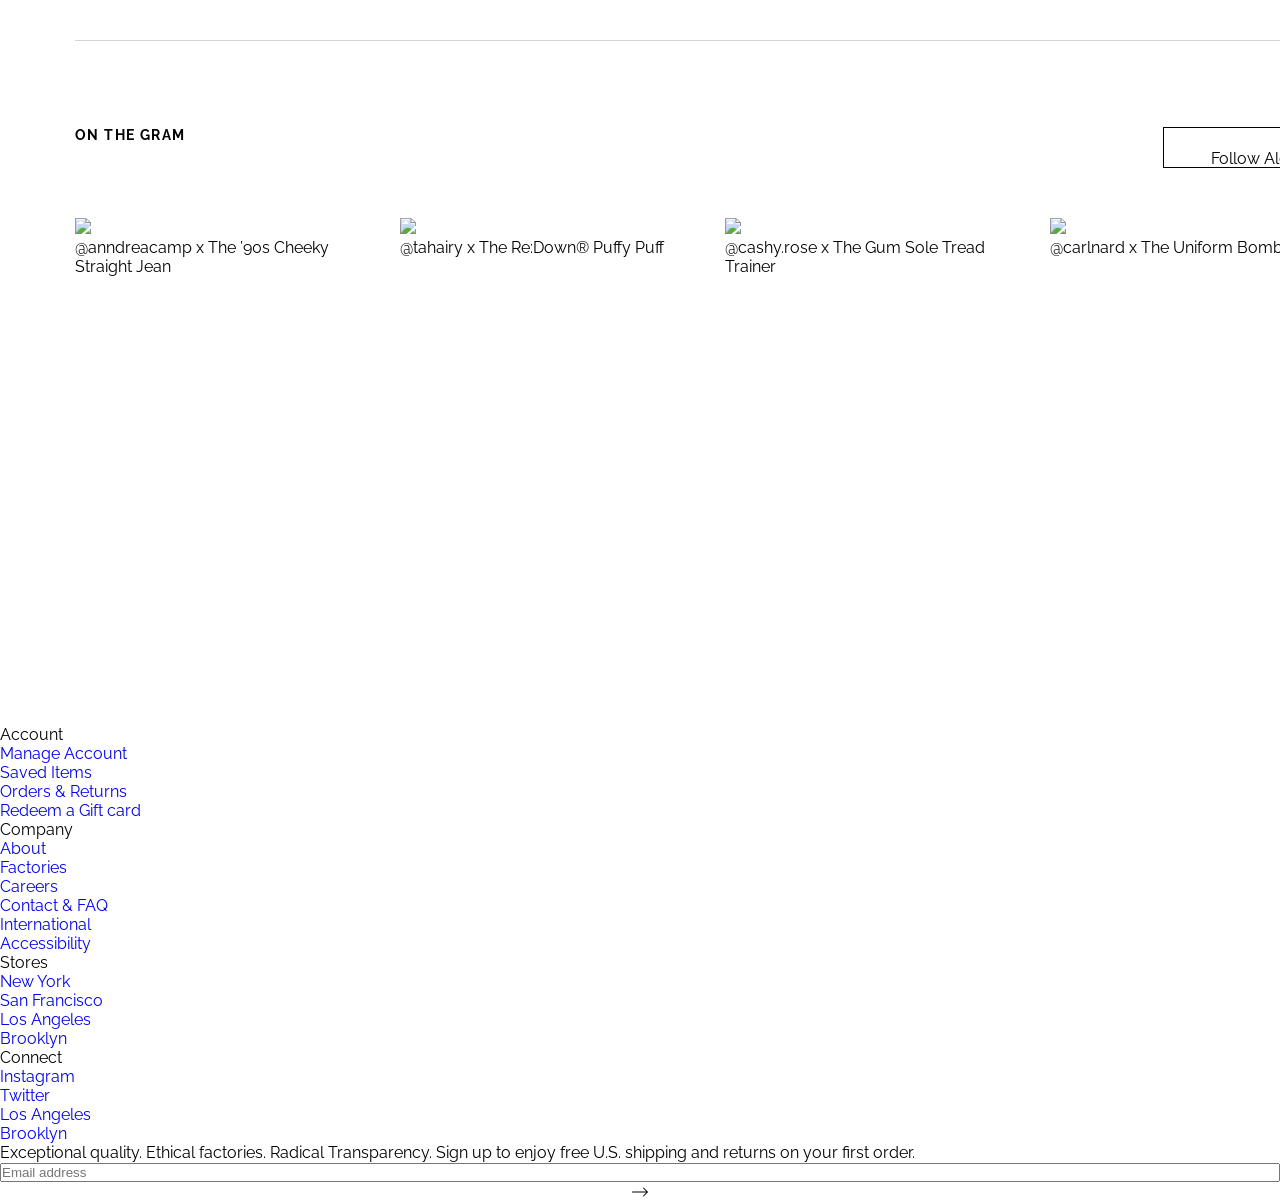
==== commit 373caed2: "revise issues after merged" ====
--- a/index.html
+++ b/index.html
@@ -28,13 +28,10 @@
         <img class="logo-image" src="media/everlane-logo-vector.png" alt="Everlane logo png">
       </div>
       <div class="navbar-right">
-        <div class="navbar-right-button">
-          <button class="narbar-button">Log In</button>
-          <button class="narbar-button">Sign Up</button>
-        </div>
-        <div class="navbar-right-icon">
-          <img class="shopping-icon" src="media/shopping-cart-icon.png" alt="shopping cart icon" />
-        </div>
+        <div><button class="narbar-button">Log In</button></div>
+        <div><button class="narbar-button">Sign Up</button></div>      
+        <div><img class="shopping-icon" src="media/shopping-cart-icon.png" alt="shopping cart icon"/></div>
+                
       </div>
     </div>
     <div class="hero-image">
@@ -47,11 +44,7 @@
     <div class="note">
       <p class="return-note">Free shipping on your first order. Easy returns.</p>
     </div>
-<<<<<<< HEAD
   </section> 
-=======
-  </section>
->>>>>>> master
   <section class="section2">
     <div class="innersection2">
       <div class="section2-item">
--- a/style.css
+++ b/style.css
@@ -1,7 +1,5 @@
 /* Helmi Menu section 1-2 */
 * {
-<<<<<<< HEAD
-    font-family: graphik,Helvetica Neue,Helvetica,Arial,sans-serif;
     padding: 0px;
     margin: 0px;
 }
@@ -10,7 +8,7 @@
     display: flex;
     justify-content: space-between;
     top: 45px; 
-    height: 45px; 
+    height: 46px; 
     background-color: white;
     color: rgb(255, 255, 255); 
     stroke: rgb(255, 255, 255); 
@@ -20,47 +18,19 @@
 .navbar-right {
     display: flex;
     justify-content: flex-end;
+    align-items: center;
+    
 }
 
 .navbar-left {
     display: flex;
     justify-content: flex-start;
+    padding: 14px 16px;
 }
 
 .mainlogo {
     display: flex;
     justify-content: center;
-=======
-  font-family: graphik, Helvetica Neue, Helvetica, Arial, sans-serif;
-  padding: 0px;
-  margin: 0px;
-}
-
-.navigation-bar {
-  display: flex;
-  justify-content: space-between;
-  top: 45px;
-  height: 45px;
-  background-color: white;
-  color: rgb(255, 255, 255);
-  stroke: rgb(255, 255, 255);
-  fill: rgb(255, 255, 255);
-}
-
-.navbar-right {
-  display: flex;
-  justify-content: flex-end;
-}
-
-.navbar-left {
-  display: flex;
-  justify-content: flex-start;
-}
-
-.mainlogo {
-  display: flex;
-  justify-content: center;
->>>>>>> master
 }
 
 .menu-list {
@@ -72,12 +42,10 @@
 
 .menu-item {
   display: inline;
-}
+  }
 
 .menu-item .menu-link {
-  display: inline-block;
   color: rgb(128, 130, 132);
-  text-align: center;
   padding: 14px 16px;
   text-decoration: none;
   font: sans-serif;
@@ -92,31 +60,22 @@
 }
 
 .logo-image {
-<<<<<<< HEAD
     height: 22px;
     width: auto;
-    margin: 14px 16px;
-=======
-  height: 22px;
-  width: auto;
-  margin: 14px 16px;
->>>>>>> master
+    margin: 12px 16px;
 }
 
 .narbar-button {
-  display: inline-block;
   color: rgb(128, 130, 132);
   background-color: white;
   border: none;
-  padding: 14px 16px;
-}
-
-.shopping-icon {
-<<<<<<< HEAD
-    height: 35px;
+  
+}
+
+.shopping-icon { 
+    height: 40px;
     width: auto;
     background-color: white;
-    padding: 5px;
 }
 
 .navbar-right, .navbar-left, .mainlogo {
@@ -135,32 +94,6 @@
     margin: 0px;
     padding: 0;
     
-=======
-  height: 35px;
-  width: auto;
-  background-color: white;
-  padding: 5px;
-}
-
-.navbar-right,
-.navbar-left,
-.mainlogo {
-  width: 33%;
-}
-
-
-.section1 {
-  background-image: url("media/Hero-image1.jpg");
-  height: 695px;
-  width: auto;
-  background-position: center;
-  background-repeat: no-repeat;
-  background-size: cover;
-  position: relative;
-  margin: 0px;
-  padding: 0;
-
->>>>>>> master
 }
 
 .hero-text {
@@ -178,6 +111,7 @@
   border: none;
   padding: 10px 26px;
   font-size: 10px;
+  width: fit-content;
 }
 
 h1.title {
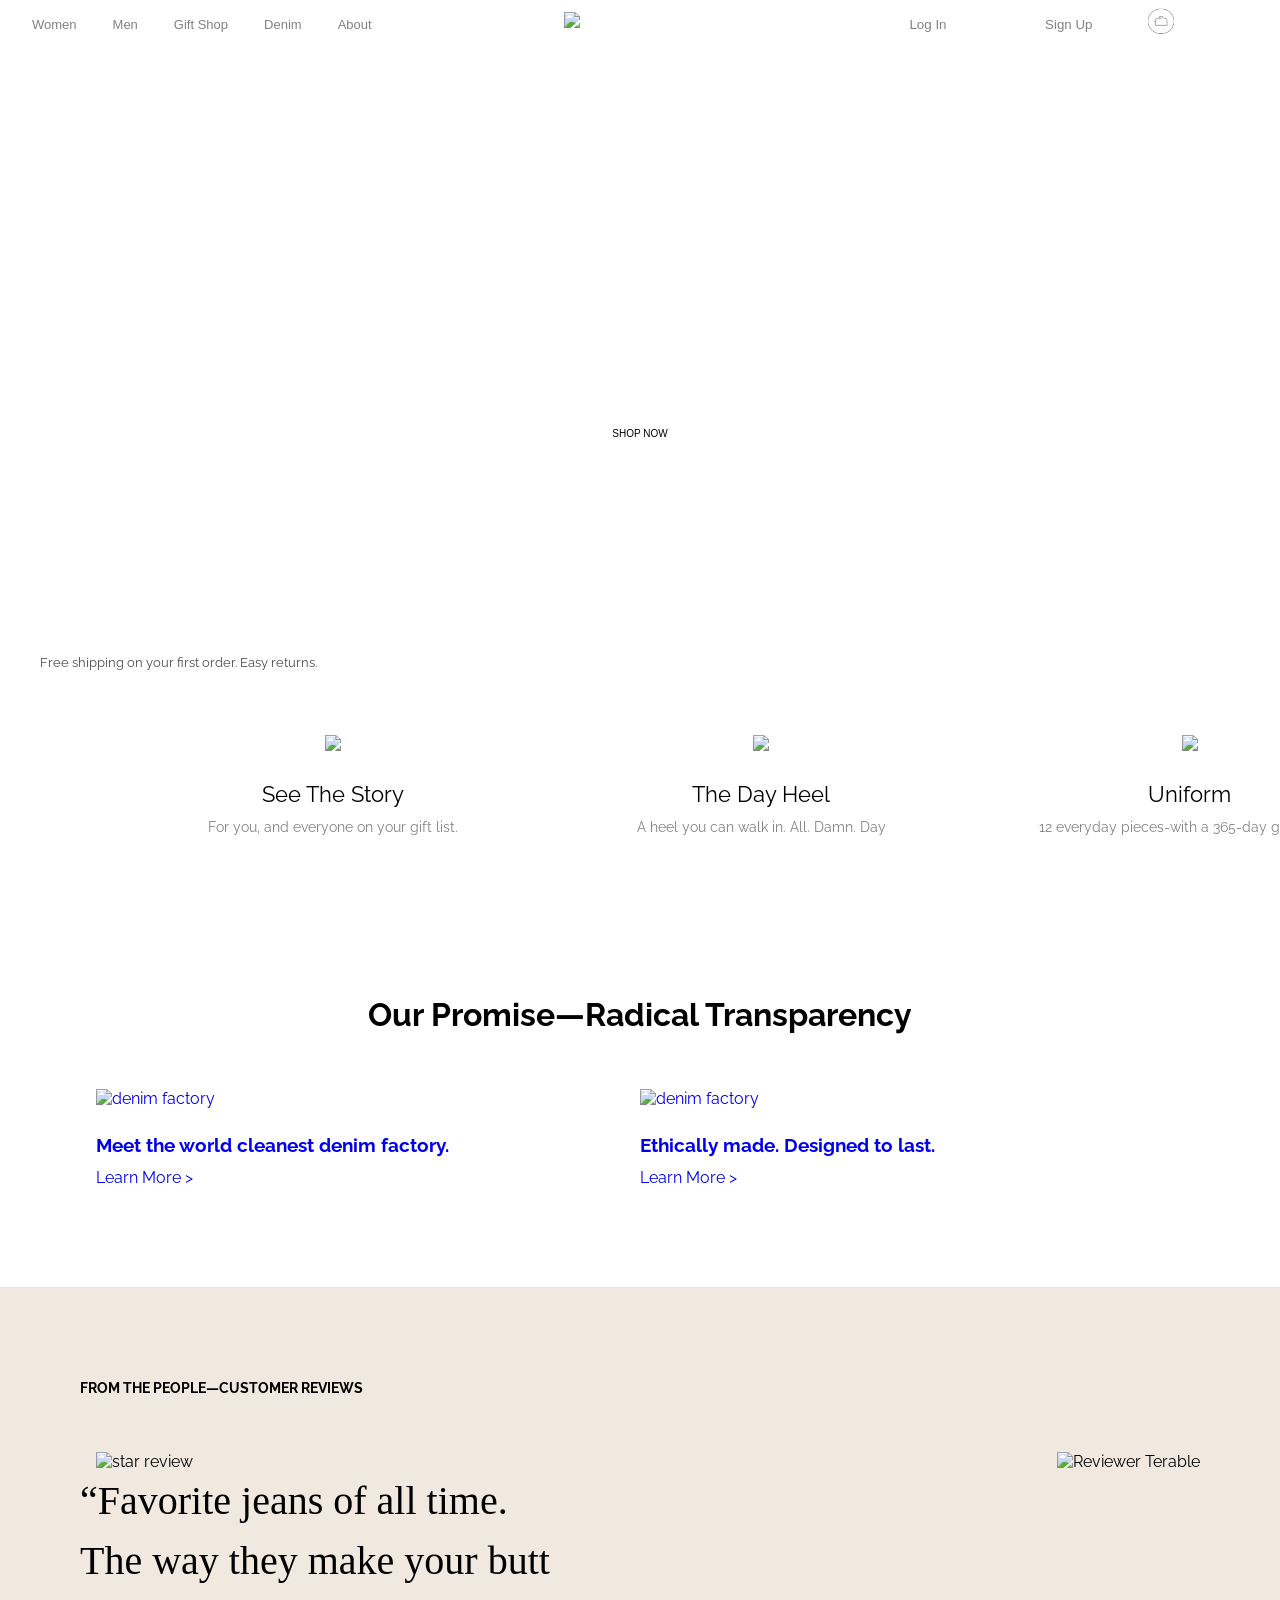
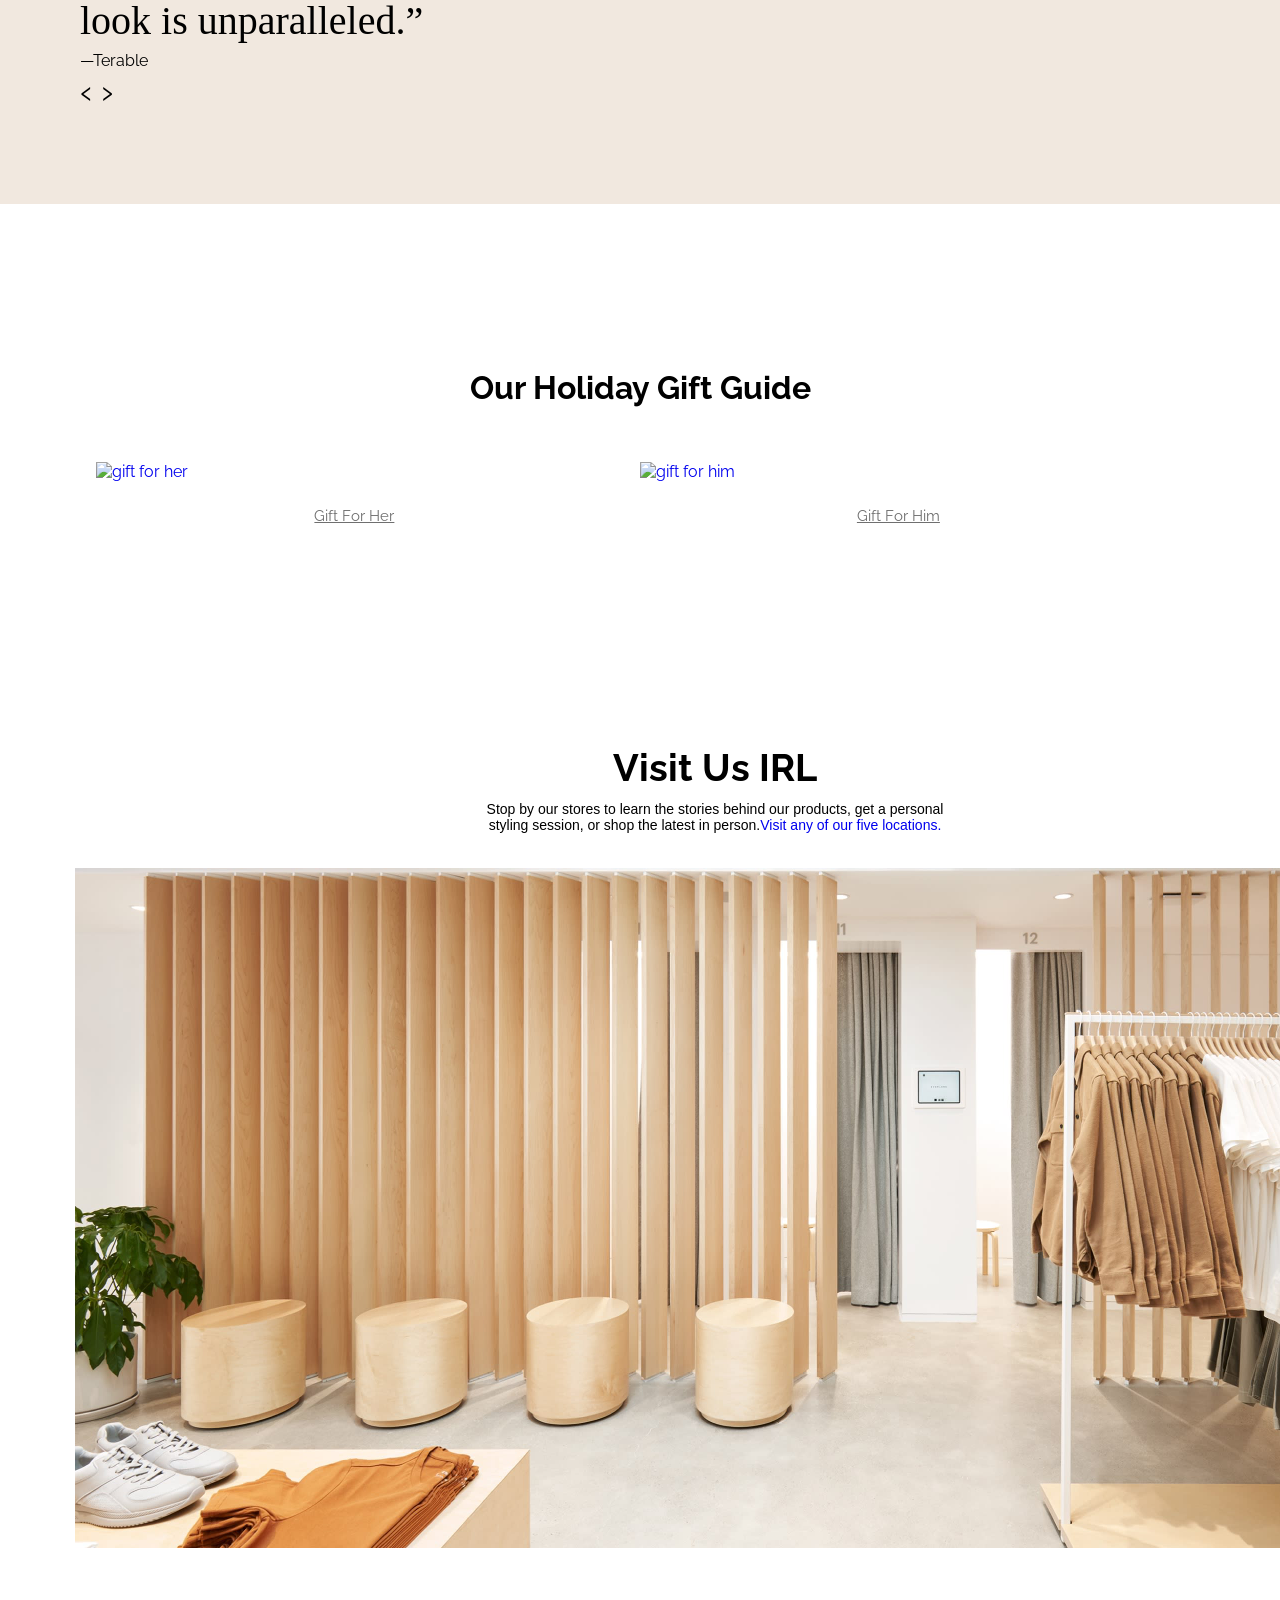
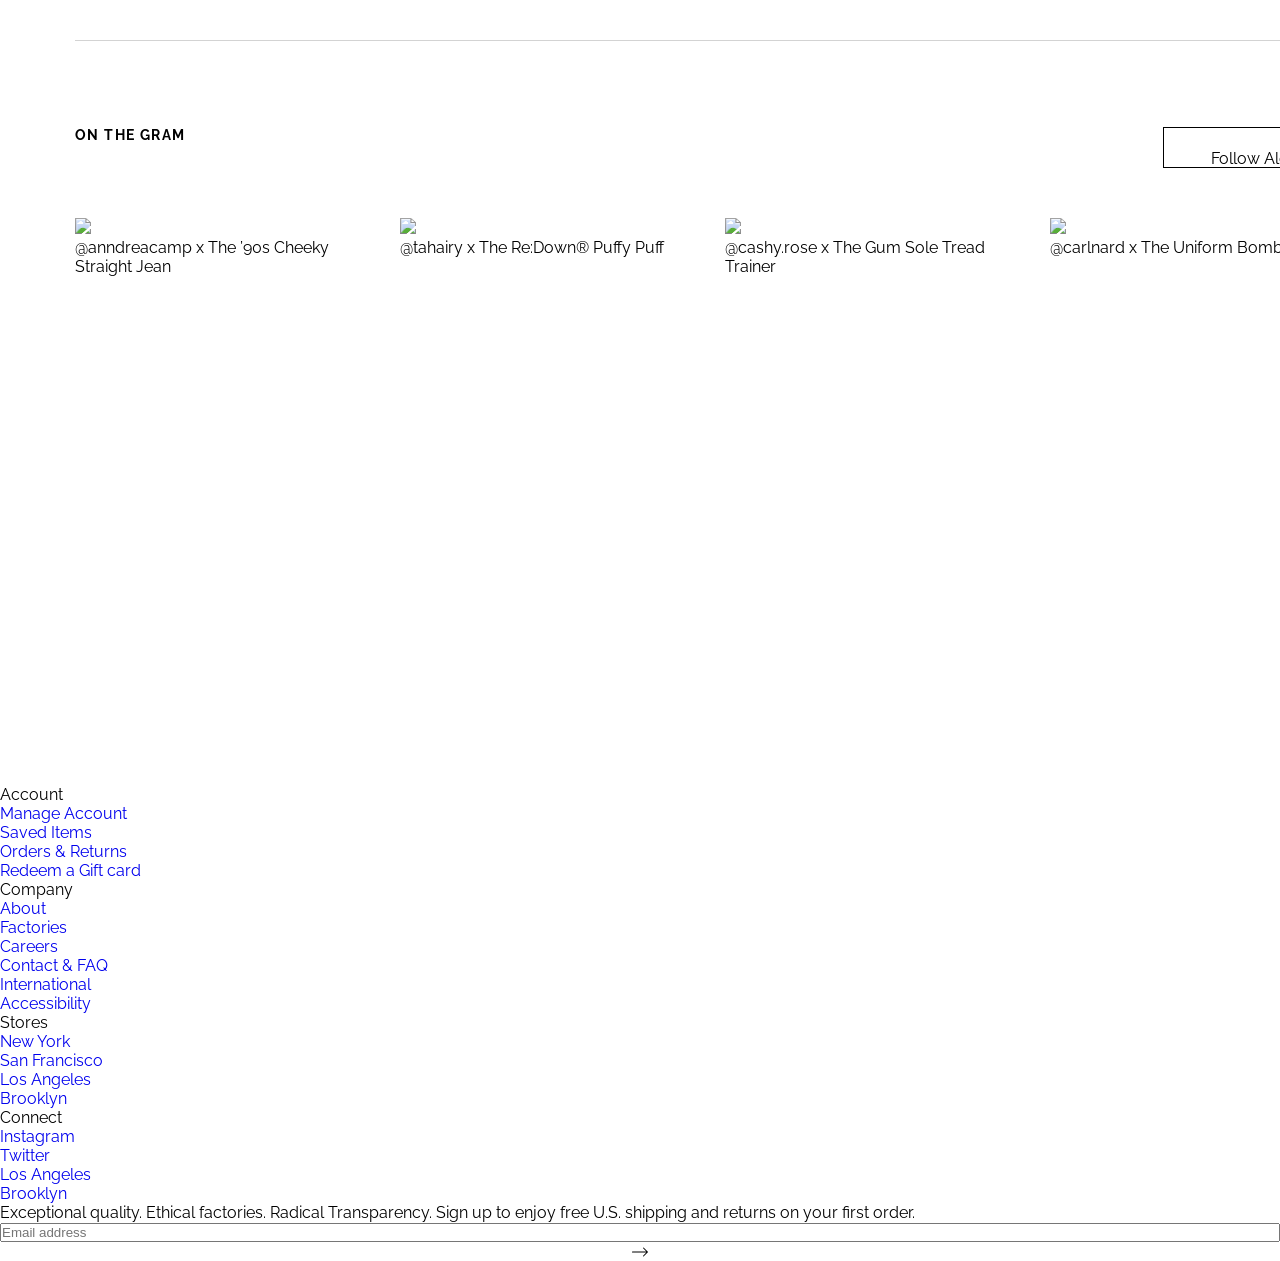
==== commit 0960c892: "section.html and section.css has been removed" ====
--- a/index.html
+++ b/index.html
@@ -29,9 +29,9 @@
       </div>
       <div class="navbar-right">
         <div><button class="narbar-button">Log In</button></div>
-        <div><button class="narbar-button">Sign Up</button></div>      
-        <div><img class="shopping-icon" src="media/shopping-cart-icon.png" alt="shopping cart icon"/></div>
-                
+        <div><button class="narbar-button">Sign Up</button></div>
+        <div><img class="shopping-icon" src="media/shopping-cart-icon.png" alt="shopping cart icon" /></div>
+
       </div>
     </div>
     <div class="hero-image">
@@ -44,7 +44,7 @@
     <div class="note">
       <p class="return-note">Free shipping on your first order. Easy returns.</p>
     </div>
-  </section> 
+  </section>
   <section class="section2">
     <div class="innersection2">
       <div class="section2-item">
@@ -159,7 +159,7 @@
         Stop by our stores to learn the stories behind our products, get a personal<br>
         styling session, or shop the latest in person.<a href="#stores">Visit any of our five locations.</a>
       </p>
-      <img class="irl_img" src="./stores.jpg">
+      <img class="irl_img" src="media\pics\stores.jpg">
     </section>
 
     <div class="insta-div-container">
--- a/style.css
+++ b/style.css
@@ -458,7 +458,11 @@
 .sec8 {
   height: 32vw;
   text-align: center;
-
+  margin-top: 100px;
+}
+
+.sec8-div {
+  padding-top: 75px;
 }
 
 .sec8-button {
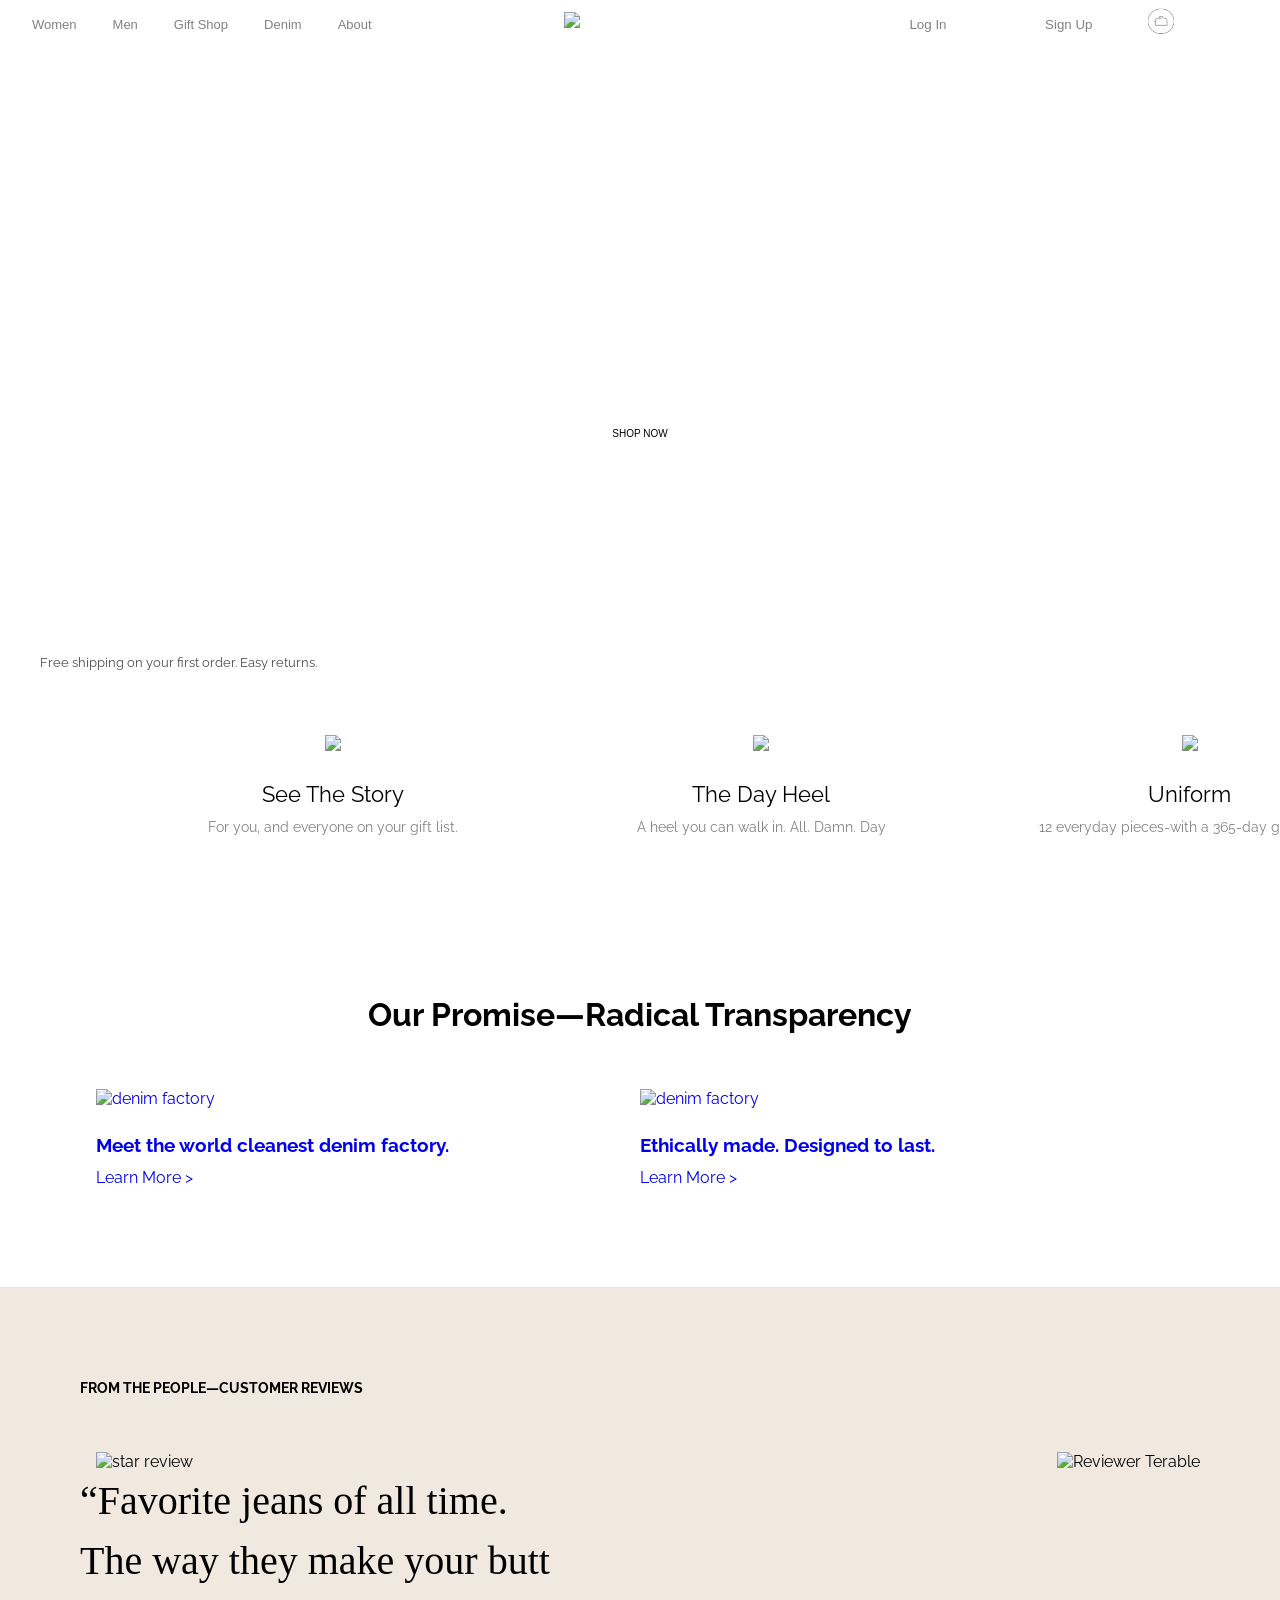
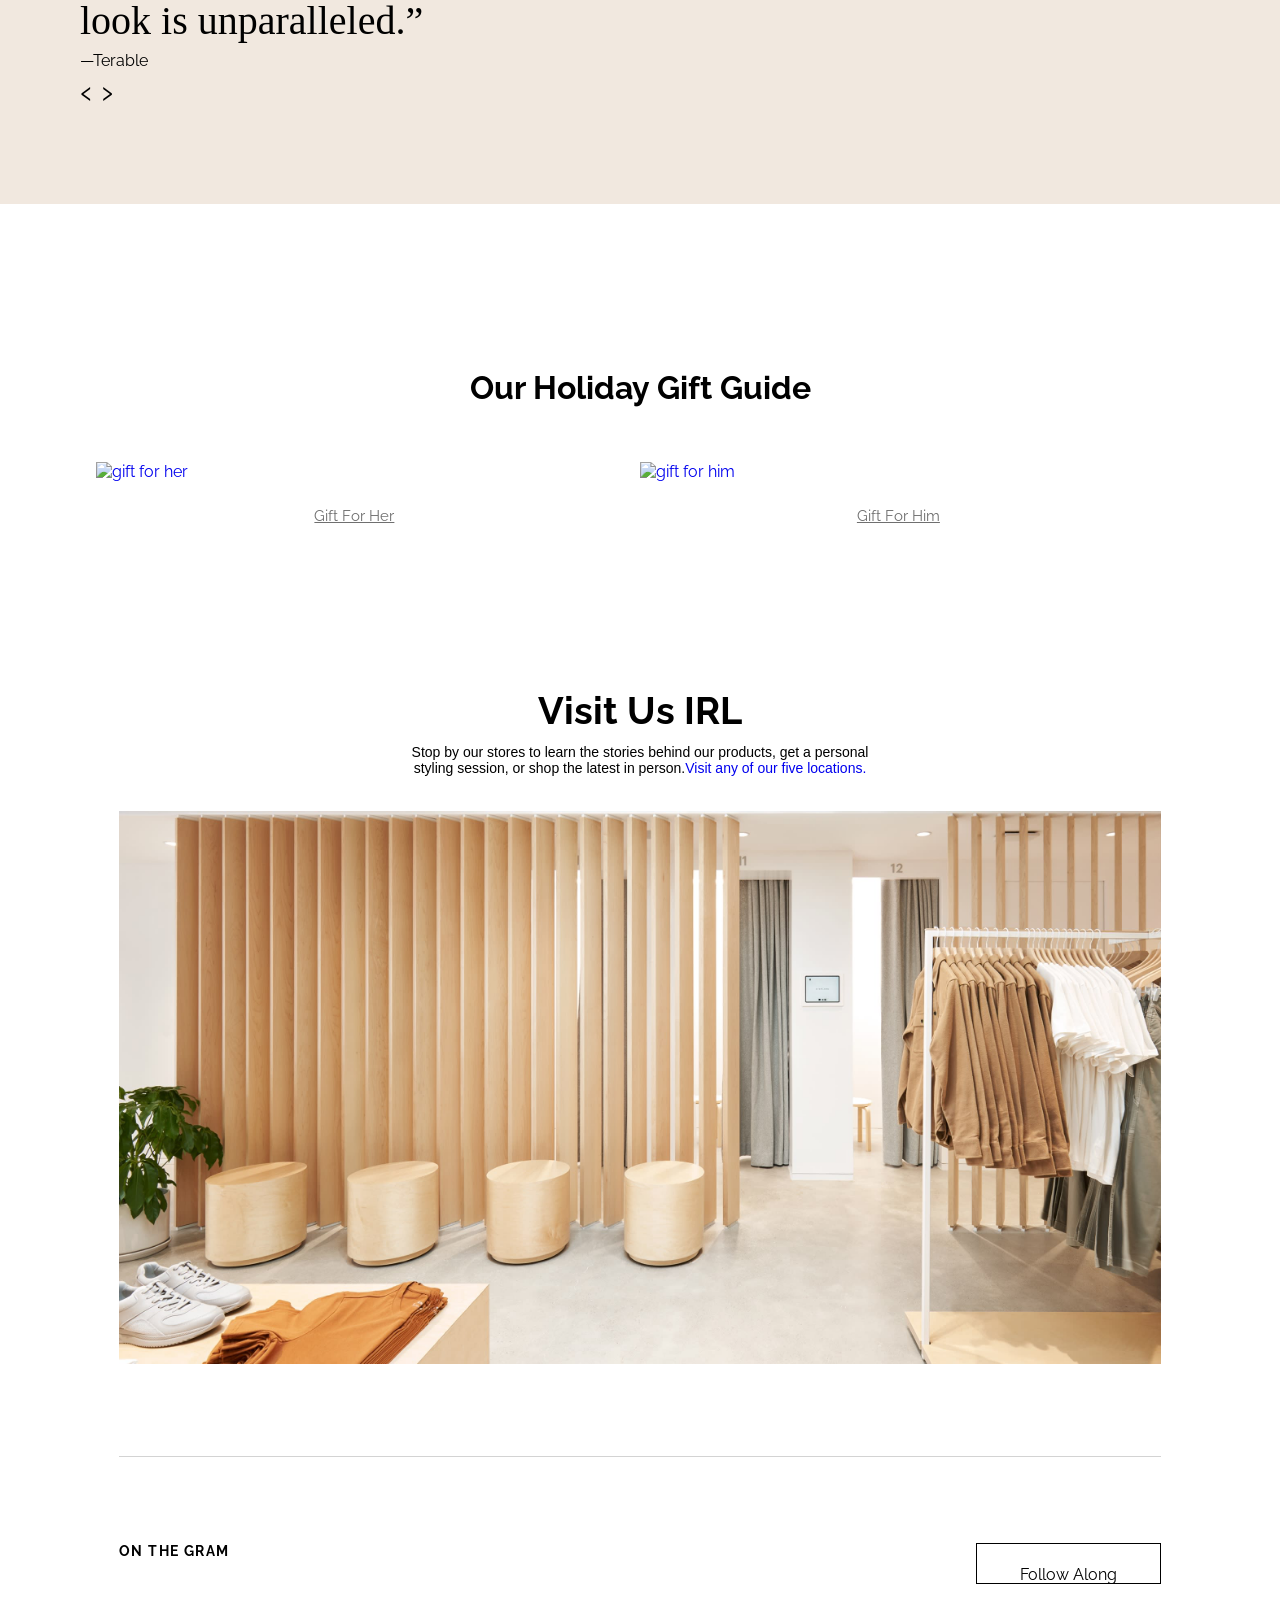
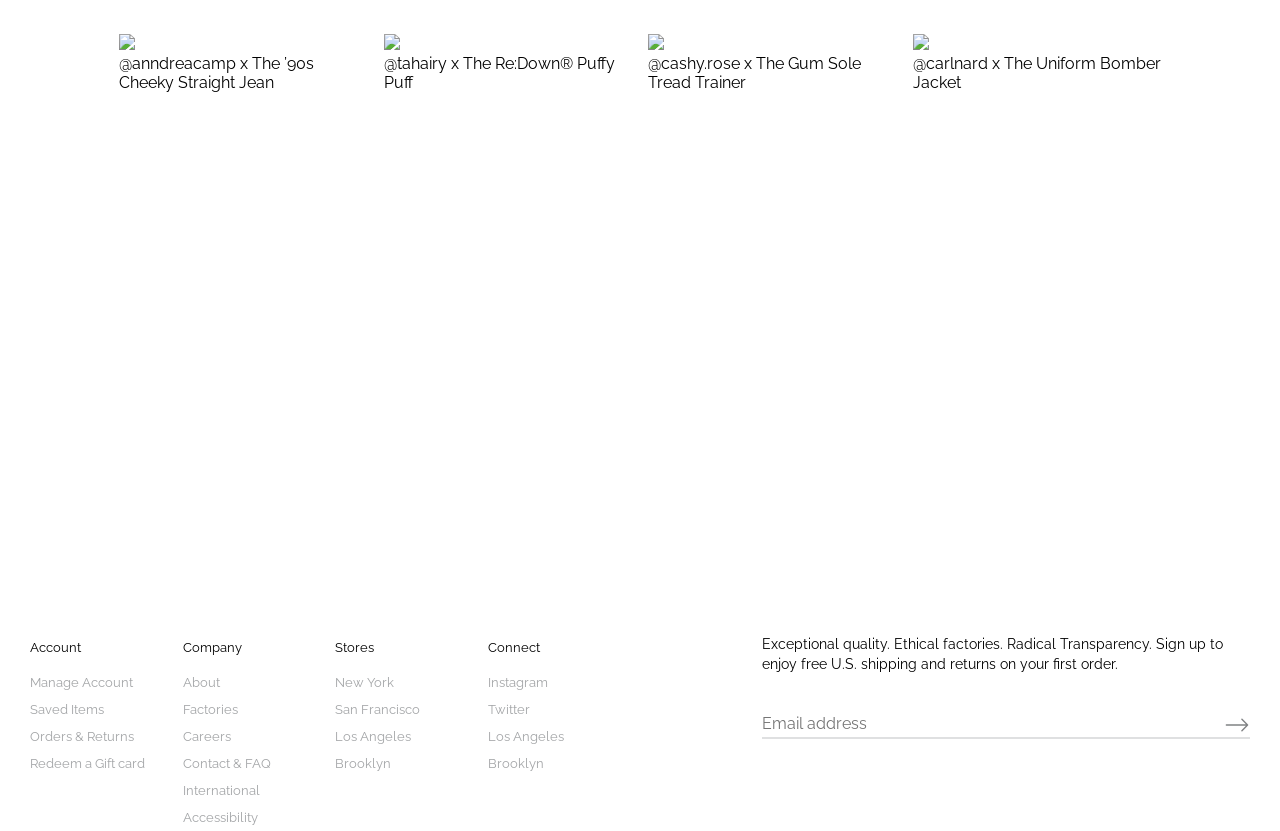
==== commit f833a863: "edited section 6, 7 and 8 to located them in the middle" ====
--- a/index.html
+++ b/index.html
@@ -197,23 +197,21 @@
         <div class="img-des">@carlnard x The Uniform Bomber Jacket</div>
       </div>
     </div>
-
-    <section
-      style="background-image: url(https://res.cloudinary.com/everlane/image/upload/dpr_1.0,f_auto,q_auto/v1/i/bfd79807_ac2b.jpg);"
-      class="sec8">
-
-      <div class="sec8-div">
-        <h2 class="sec8-heading">
-          Free shipping on first order
-        </h2>
-
-        <button class="sec8-button">Sign Up</button>
-      </div>
-
-    </section>
-
-
   </div>
+
+  <section
+    style="background-image: url(https://res.cloudinary.com/everlane/image/upload/dpr_1.0,f_auto,q_auto/v1/i/bfd79807_ac2b.jpg);"
+    class="sec8">
+
+    <div class="sec8-div">
+      <h2 class="sec8-heading">
+        Free shipping on first order
+      </h2>
+
+      <button class="sec8-button">Sign Up</button>
+    </div>
+
+  </section>
 
 
   <!-- Footer -->
--- a/style.css
+++ b/style.css
@@ -1,36 +1,36 @@
 /* Helmi Menu section 1-2 */
 * {
-    padding: 0px;
-    margin: 0px;
+  padding: 0px;
+  margin: 0px;
 }
 
 .navigation-bar {
-    display: flex;
-    justify-content: space-between;
-    top: 45px; 
-    height: 46px; 
-    background-color: white;
-    color: rgb(255, 255, 255); 
-    stroke: rgb(255, 255, 255); 
-    fill: rgb(255, 255, 255);
+  display: flex;
+  justify-content: space-between;
+  top: 45px;
+  height: 46px;
+  background-color: white;
+  color: rgb(255, 255, 255);
+  stroke: rgb(255, 255, 255);
+  fill: rgb(255, 255, 255);
 }
 
 .navbar-right {
-    display: flex;
-    justify-content: flex-end;
-    align-items: center;
-    
+  display: flex;
+  justify-content: flex-end;
+  align-items: center;
+
 }
 
 .navbar-left {
-    display: flex;
-    justify-content: flex-start;
-    padding: 14px 16px;
+  display: flex;
+  justify-content: flex-start;
+  padding: 14px 16px;
 }
 
 .mainlogo {
-    display: flex;
-    justify-content: center;
+  display: flex;
+  justify-content: center;
 }
 
 .menu-list {
@@ -42,7 +42,7 @@
 
 .menu-item {
   display: inline;
-  }
+}
 
 .menu-item .menu-link {
   color: rgb(128, 130, 132);
@@ -60,40 +60,42 @@
 }
 
 .logo-image {
-    height: 22px;
-    width: auto;
-    margin: 12px 16px;
+  height: 22px;
+  width: auto;
+  margin: 12px 16px;
 }
 
 .narbar-button {
   color: rgb(128, 130, 132);
   background-color: white;
   border: none;
-  
-}
-
-.shopping-icon { 
-    height: 40px;
-    width: auto;
-    background-color: white;
-}
-
-.navbar-right, .navbar-left, .mainlogo {
-    width: 33%;
+
+}
+
+.shopping-icon {
+  height: 40px;
+  width: auto;
+  background-color: white;
+}
+
+.navbar-right,
+.navbar-left,
+.mainlogo {
+  width: 33%;
 }
 
 
 .section1 {
-    background-image:url("media/Hero-image1.jpg");
-    height: 695px;
-    width: auto;
-    background-position: center;
-    background-repeat: no-repeat;
-    background-size: cover;
-    position: relative;
-    margin: 0px;
-    padding: 0;
-    
+  background-image: url("media/Hero-image1.jpg");
+  height: 695px;
+  width: auto;
+  background-position: center;
+  background-repeat: no-repeat;
+  background-size: cover;
+  position: relative;
+  margin: 0px;
+  padding: 0;
+
 }
 
 .hero-text {
@@ -133,15 +135,16 @@
 }
 
 .tagline {
-    margin: 25px 0px 30px;
+  margin: 25px 0px 30px;
 }
 
 .note {
-    position: absolute;
-    bottom: 25px;
-    left: 40px;
-    font-size: 13px;
-    color: rgb(76, 76, 75);;
+  position: absolute;
+  bottom: 25px;
+  left: 40px;
+  font-size: 13px;
+  color: rgb(76, 76, 75);
+  ;
 }
 
 .section2 {
@@ -339,6 +342,7 @@
 }
 
 
+
 @media screen and (max-width: 600px) {
   width: 100%;
 
@@ -346,9 +350,11 @@
 
 /*-----------Rakesh -----------*/
 .main {
-  padding: 0;
-  margin: 0 75px;
-
+  padding-left: 119px;
+  padding-right: 119px;
+  display: flex;
+  flex-direction: column;
+  align-items: center;
 }
 
 section {
@@ -358,7 +364,7 @@
 .irl_sec {
   text-align: center;
   border-bottom: 1px solid #d3d3d3;
-  padding: 57px 0 92px;
+  padding-bottom: 92px;
 }
 
 .irl_h2 {
@@ -497,116 +503,103 @@
   margin: 40px;
   font-weight: 400;
   /* Universal */
-
-
-  /* Footer Anna's part */
-  *,
-  *::before,
-  *::after {
-    box-sizing: border-box;
+}
+
+/* Footer Anna's part */
+
+.page_footer {
+  display: flex;
+  justify-content: space-between;
+  padding: 32px 30px 0;
+  flex-wrap: wrap;
+}
+
+.footer__menu {
+  display: flex;
+  justify-content: space-between;
+  width: 50%;
+}
+
+.footer__action {
+  width: 40%;
+}
+
+.footer__list {
+  list-style: none;
+  padding: 0;
+  margin: 0;
+}
+
+.footer__link {
+  text-decoration: none;
+  color: #a3a5a7;
+  font-size: 13px;
+  line-height: 27px;
+}
+
+.footer__link:hover {
+  color: black;
+}
+
+.footer__main-link {
+  color: black;
+}
+
+.footer__main-item {
+  margin-bottom: 8px;
+}
+
+.form__text {
+  font-size: 14px;
+  line-height: 20px;
+  margin-bottom: 40px;
+}
+
+.form__group {
+  position: relative;
+}
+
+.form__label {
+  position: absolute;
+  top: 0;
+  z-index: -1;
+}
+
+.form__control {
+  display: block;
+  width: 100%;
+  border: none;
+  border-bottom: 2px solid #dfe0e1;
+  padding-bottom: 4px;
+  font-size: 16px;
+  font-family: inherit;
+  outline: none;
+}
+
+.form__svg {
+  position: absolute;
+  display: inline-block;
+  width: 24px;
+  height: 16px;
+  right: 1px;
+  bottom: 6px;
+  margin: 0;
+  cursor: pointer;
+  color: #dfe0e1;
+}
+
+.form__svg path {
+  fill: #808284;
+}
+
+@media screen and (max-width: 850px) {
+
+  .footer__menu,
+  .footer__action {
+    width: 100%;
   }
 
-  body {
-    font-family: 'Raleway', sans-serif;
-    margin: 0;
-    padding: 0;
+  .footer__menu {
+    margin-bottom: 10px;
   }
-
-
-  .page_footer {
-    display: flex;
-    justify-content: space-between;
-    padding: 32px 30px 0;
-    flex-wrap: wrap;
-  }
-
-  .footer__menu {
-    display: flex;
-    justify-content: space-between;
-    width: 50%;
-
-  }
-
-  .footer__action {
-    width: 40%;
-  }
-
-  .footer__list {
-    list-style: none;
-    padding: 0;
-    margin: 0;
-  }
-
-  .footer__link {
-    text-decoration: none;
-    color: #a3a5a7;
-    font-size: 13px;
-    line-height: 27px;
-  }
-
-  .footer__link:hover {
-    color: black;
-  }
-
-  .footer__main-link {
-    color: black;
-  }
-
-  .footer__main-item {
-    margin-bottom: 8px;
-  }
-
-  .form__text {
-    font-size: 14px;
-    line-height: 20px;
-    margin-bottom: 40px;
-  }
-
-  .form__group {
-    position: relative;
-  }
-
-  .form__label {
-    position: absolute;
-    top: 0;
-    z-index: -1;
-  }
-
-  .form__control {
-    display: block;
-    width: 100%;
-    border: none;
-    border-bottom: 2px solid #dfe0e1;
-    padding-bottom: 4px;
-    font-size: 16px;
-    font-family: inherit;
-    outline: none;
-  }
-
-  .form__svg {
-    position: absolute;
-    display: inline-block;
-    width: 24px;
-    height: 16px;
-    right: 1px;
-    bottom: 6px;
-    margin: 0;
-    cursor: pointer;
-    color: #dfe0e1;
-  }
-
-  .form__svg path {
-    fill: #808284;
-  }
-
-  @media screen and (max-width: 850px) {
-
-    .footer__menu,
-    .footer__action {
-      width: 100%;
-    }
-
-    .footer__menu {
-      margin-bottom: 10px;
-    }
-  }+}
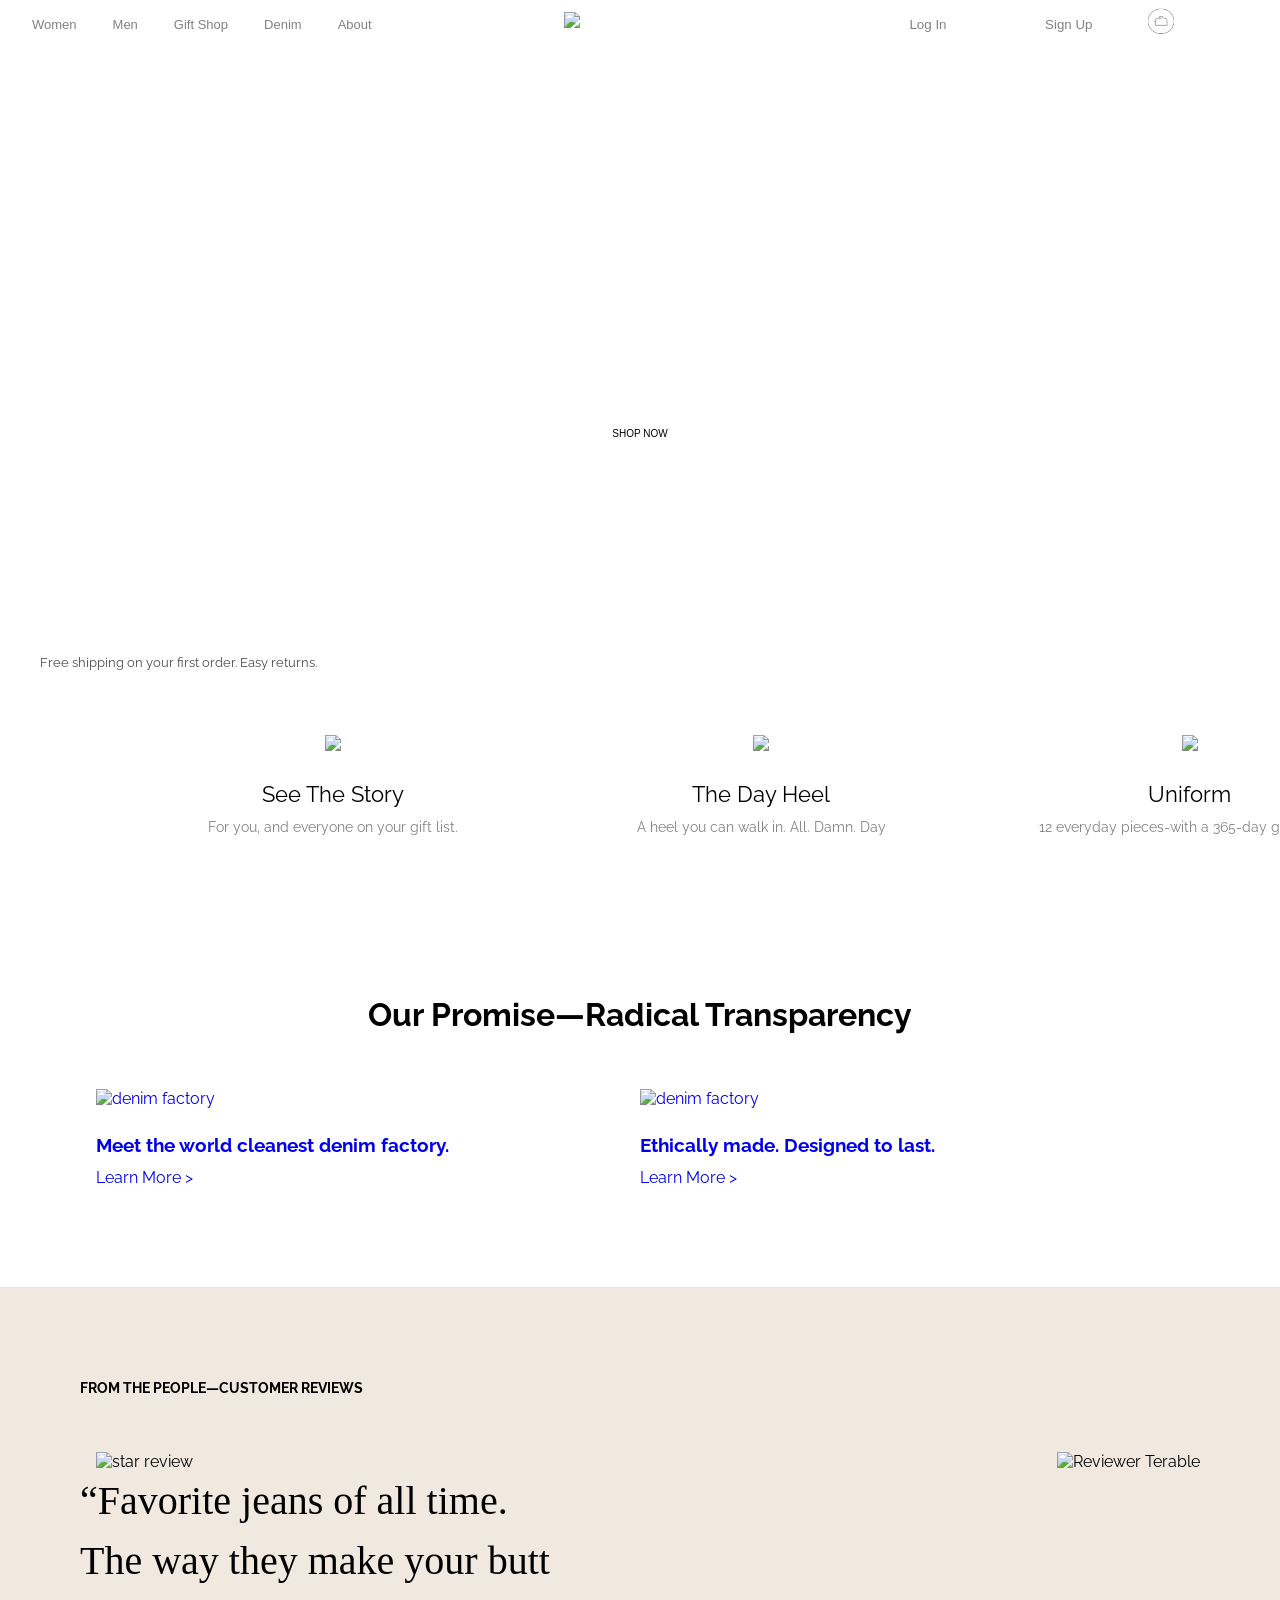
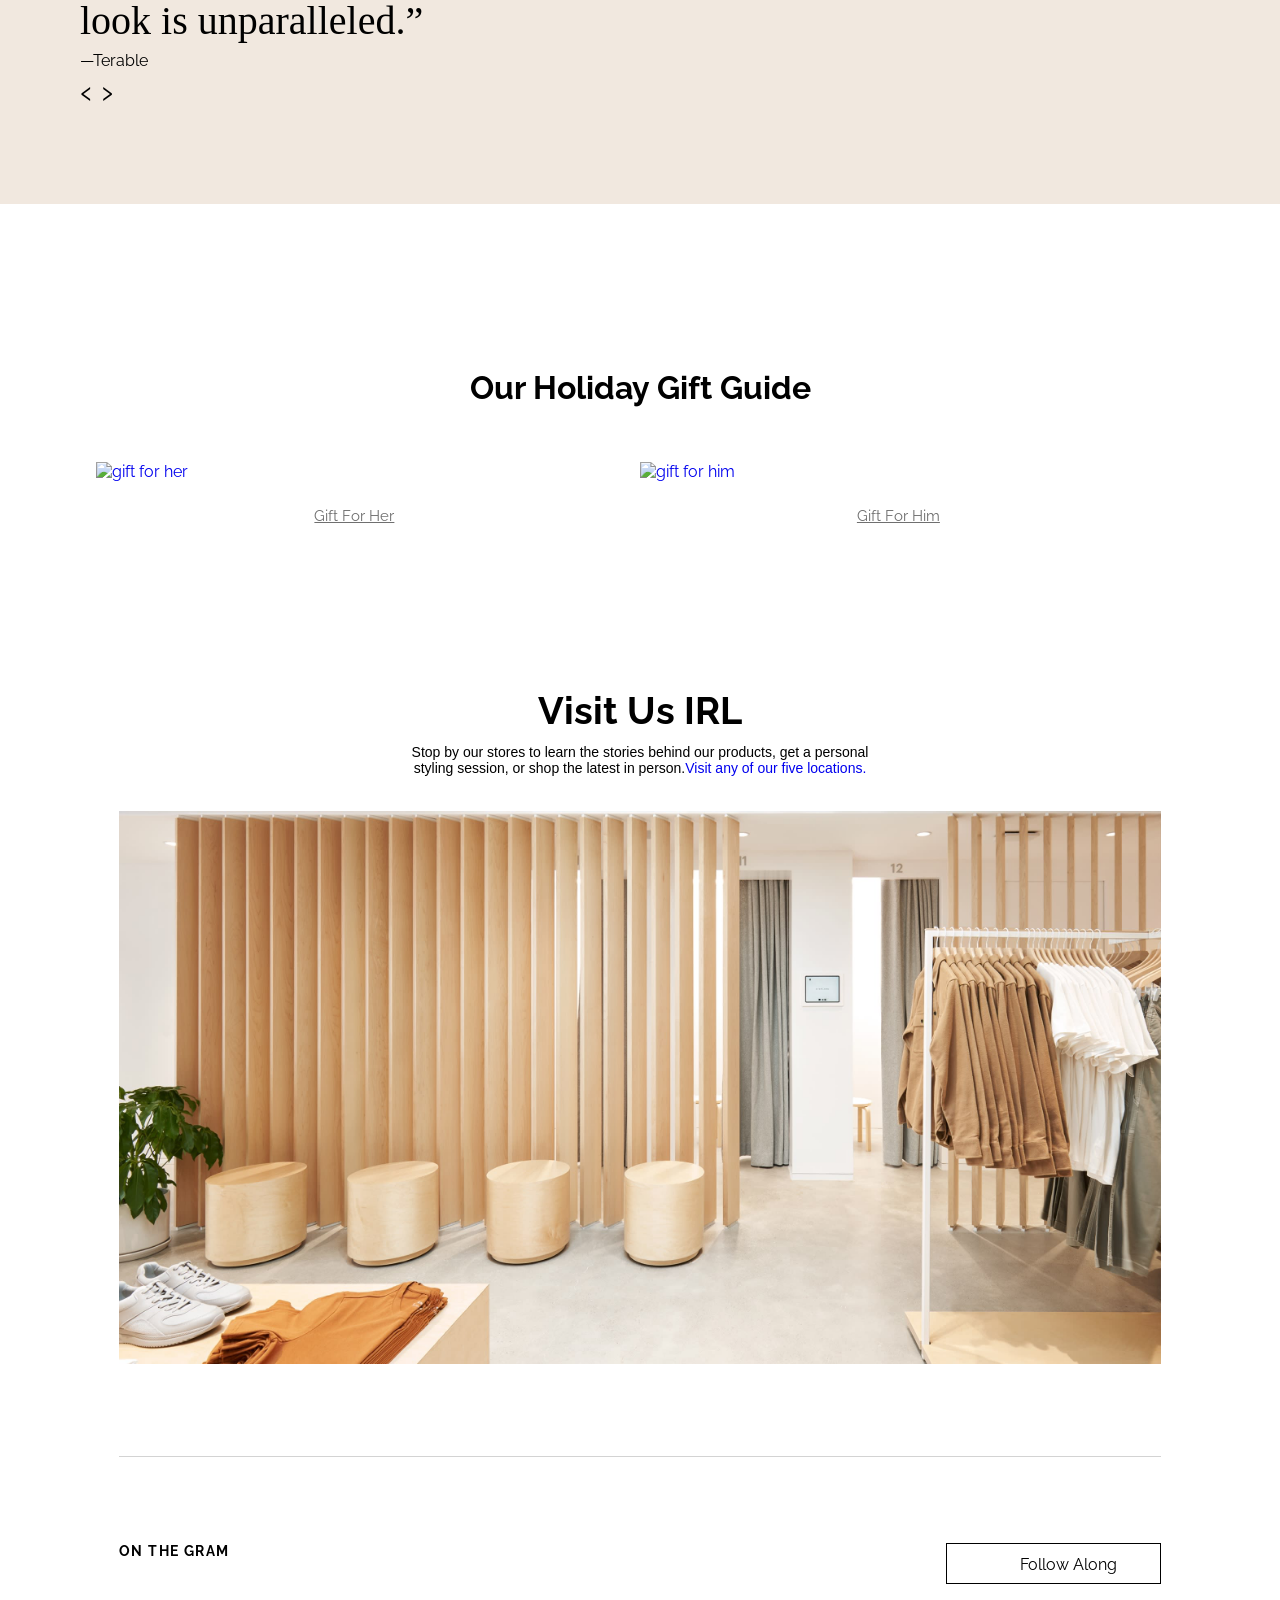
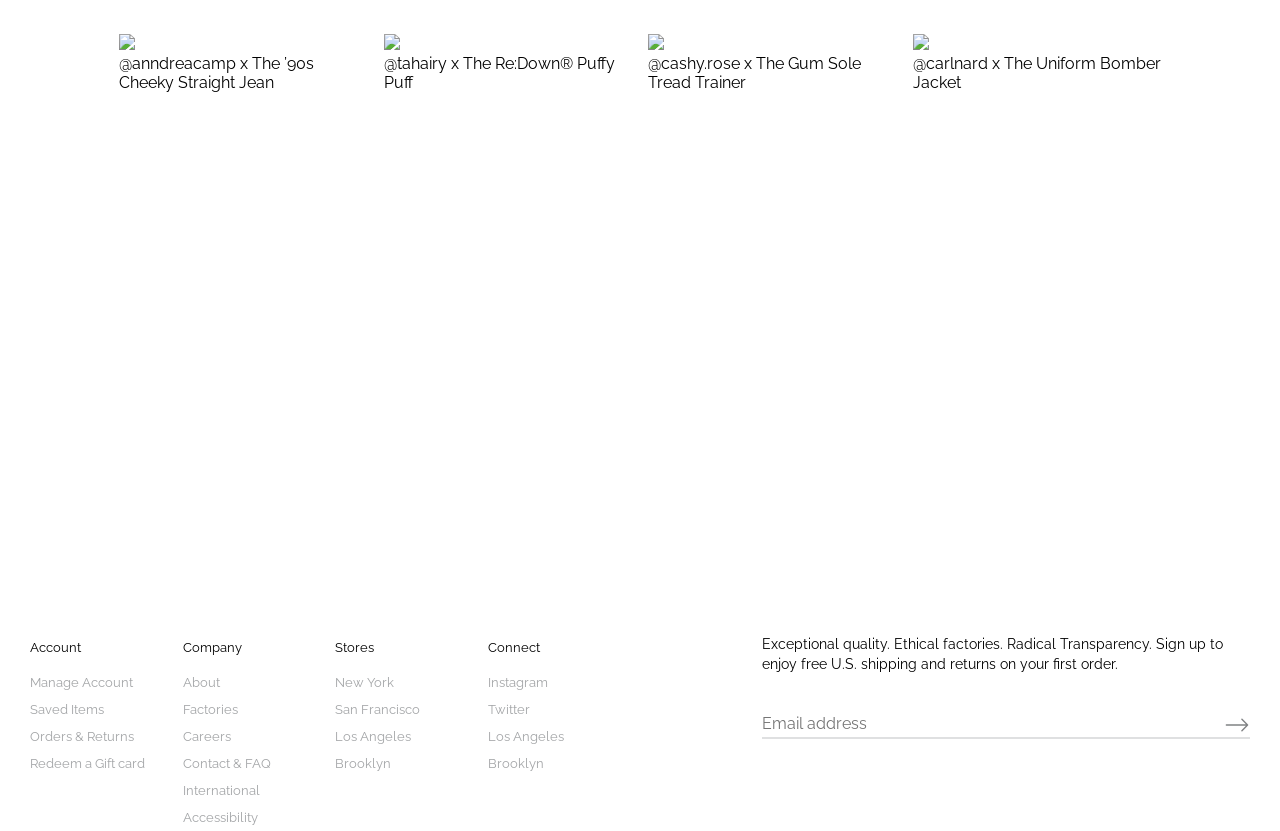
==== commit e25b8898: "instagram logo has been added on the section 7" ====
--- a/index.html
+++ b/index.html
@@ -7,6 +7,7 @@
   <meta http-equiv="X-UA-Compatible" content="ie=edge">
   <link rel="stylesheet" href="./style.css">
   <link href="https://fonts.googleapis.com/css?family=Raleway&display=swap" rel="stylesheet">
+  <script src="https://kit.fontawesome.com/42e0cf77d2.js" crossorigin="anonymous"></script>
   <title>Everlane</title>
 </head>
 
@@ -165,10 +166,12 @@
     <div class="insta-div-container">
       <h4 class="insta-title">ON THE GRAM</h4>
       <a href="https://www.instagram.com/Everlane/" class="insta-link" target="_blank">
-
-        Follow Along
-
-
+        <div class="insta-text-box">
+          <div class="insta-logo">
+            <i class="fab fa-instagram"></i>
+          </div>
+          <p class="insta-text">Follow Along</p>
+        </div>
       </a>
     </div>
 
--- a/style.css
+++ b/style.css
@@ -435,16 +435,28 @@
 
 .insta-link {
   color: black;
-  width: 225px;
+  width: 270px;
   height: 41px;
   line-height: 41px;
   border: 2px solid black;
   border-width: 1px;
   text-align: center;
   text-decoration: none;
-  padding: 10px 0;
-}
-
+  padding: 0;
+}
+
+.insta-text-box {
+  display: flex;
+  justify-content: center;
+}
+
+.insta-logo {
+  width: 30px;
+}
+
+.insta-text {
+  width: 120px;
+}
 
 .insta-img {
   width: 89%;
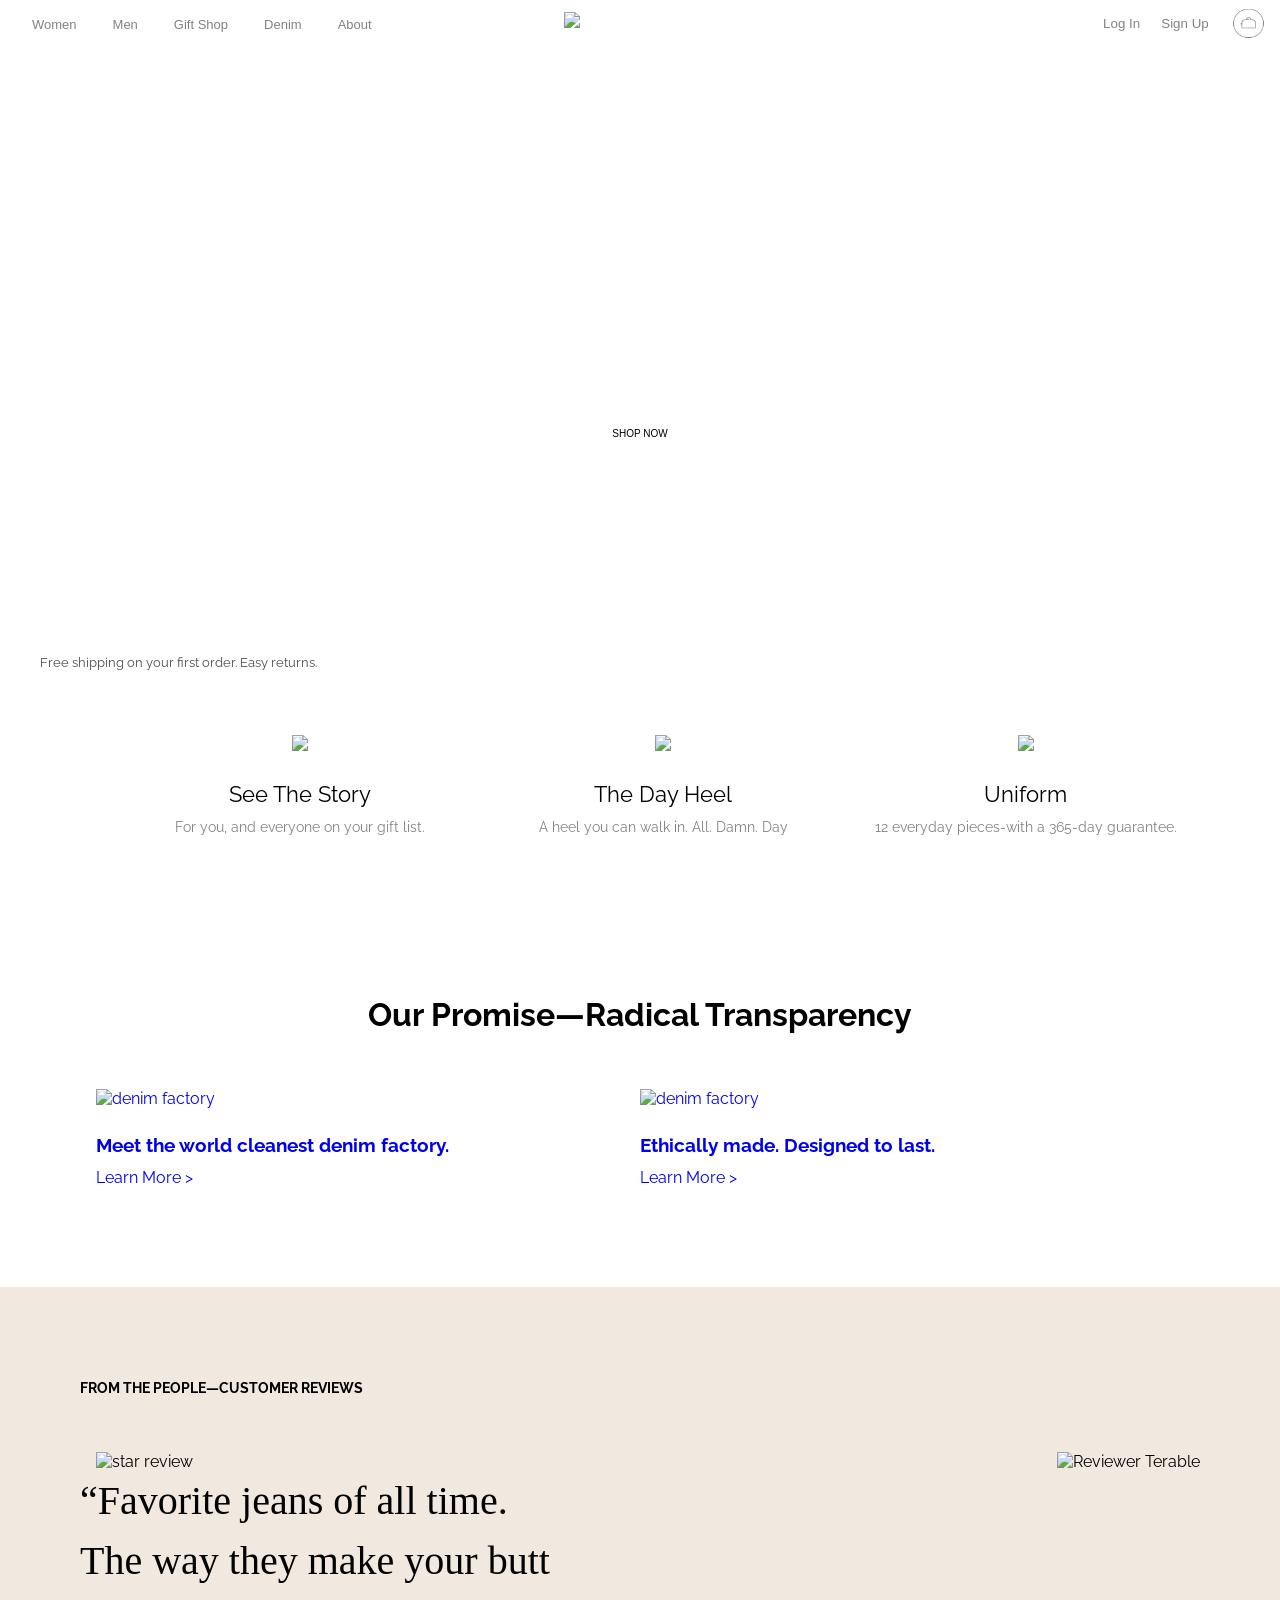
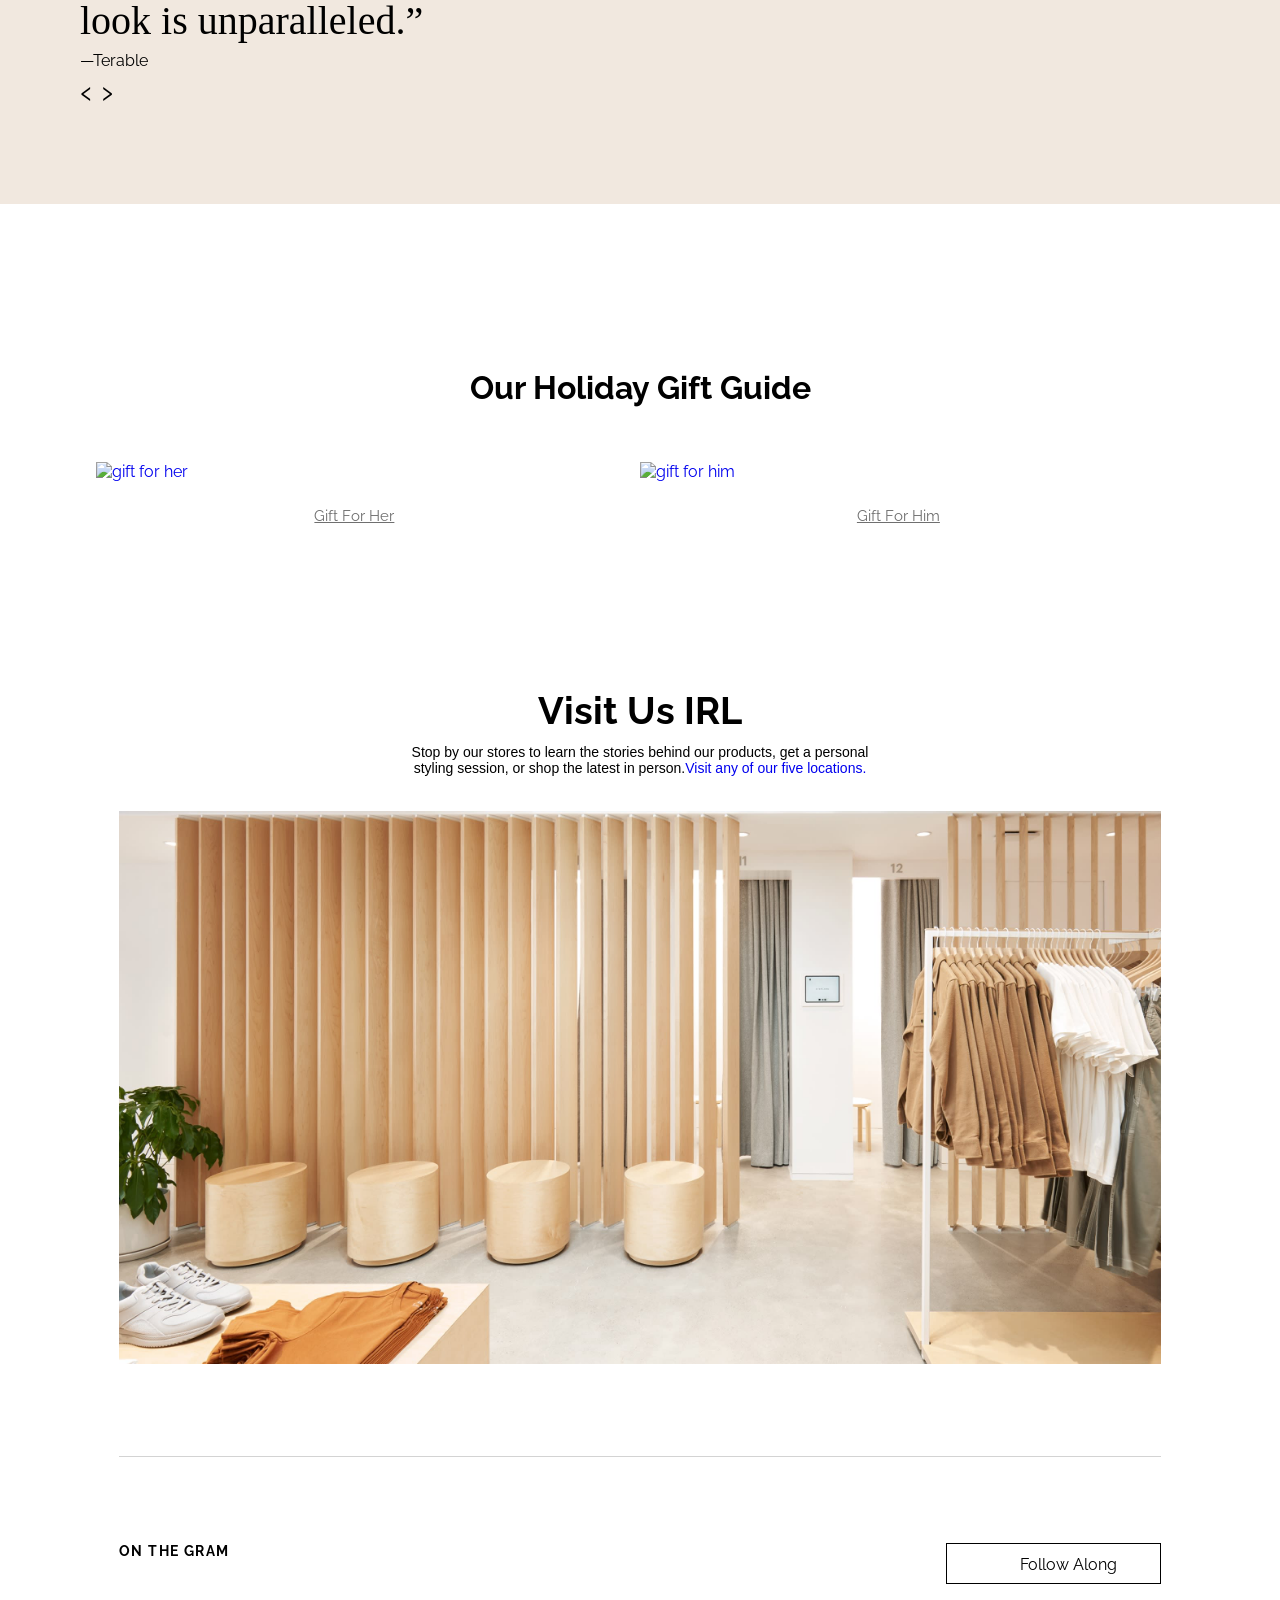
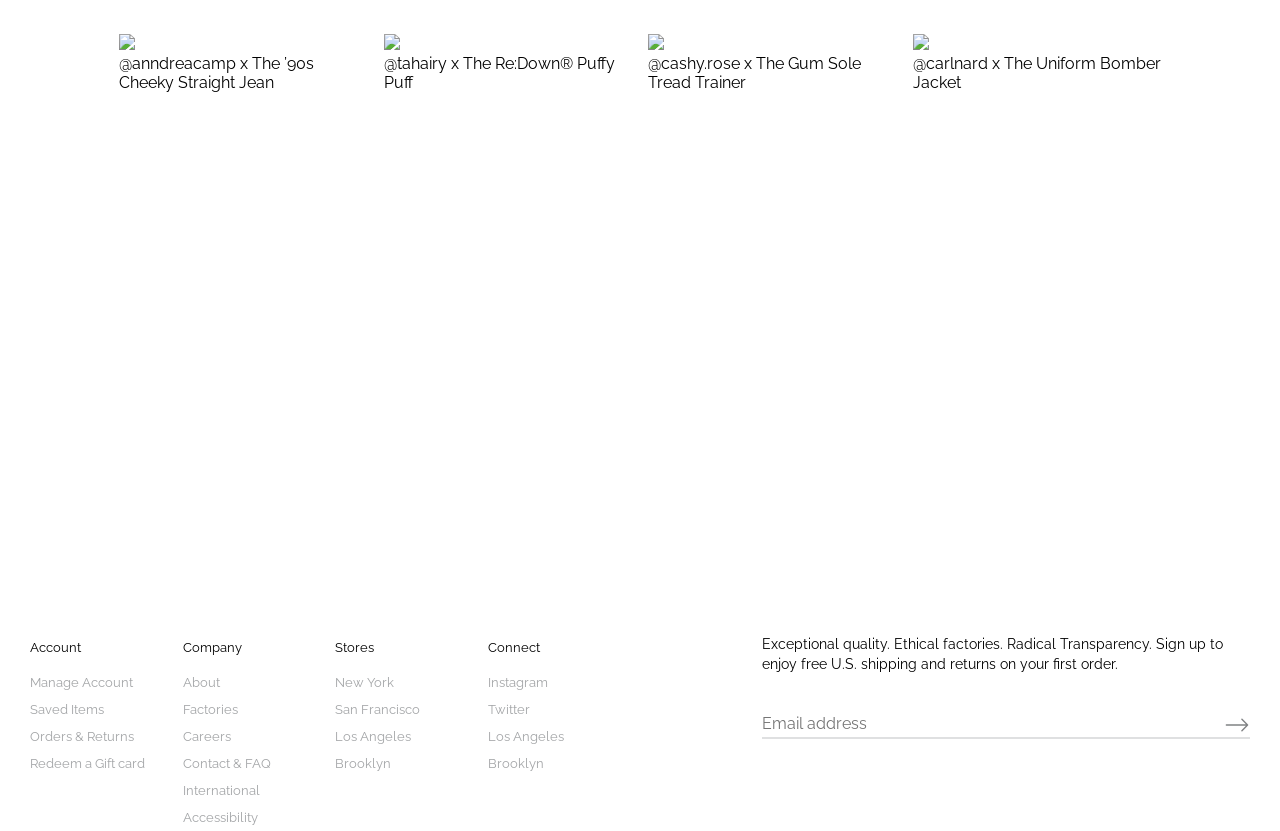
==== commit 91c02fc2: "revise section2" ====
--- a/index.html
+++ b/index.html
@@ -47,8 +47,7 @@
     </div>
   </section>
   <section class="section2">
-    <div class="innersection2">
-      <div class="section2-item">
+        <div class="section2-item">
         <img src="media/section2-pic1.jpg" />
         <p class="section2-title">See The Story</p>
         <p class="section2-copy">For you, and everyone on your gift list.</p>
@@ -63,7 +62,6 @@
         <p class="section2-title">Uniform</p>
         <p class="section2-copy"> 12 everyday pieces-with a 365-day guarantee.</p>
       </div>
-    </div>
   </section>
 
   <!-----------------section 3------------------>
--- a/style.css
+++ b/style.css
@@ -19,7 +19,14 @@
   display: flex;
   justify-content: flex-end;
   align-items: center;
-
+}
+
+.navbar-right > div {
+  height: 46px;
+  width: 15%;
+  display: flex;
+  justify-content: space-evenly;
+  align-items: center;
 }
 
 .navbar-left {
@@ -73,7 +80,7 @@
 }
 
 .shopping-icon {
-  height: 40px;
+  height: 46px;
   width: auto;
   background-color: white;
 }
@@ -151,16 +158,13 @@
   background-color: white;
   margin: 0px 119px;
   padding: 40px 0px 96px;
-}
-
-.innersection2 {
-  display: flex;
-  justify-content: space-between;
-  text-align: center;
-  width: 1285px;
-}
-
-.section2-item>img {
+  display: flex;
+  justify-content: space-between;
+  text-align: center;
+  width: 85%;
+}
+
+.section2-item > img {
   width: 409.6px;
   height: auto;
   padding: 0px 0px 26px;
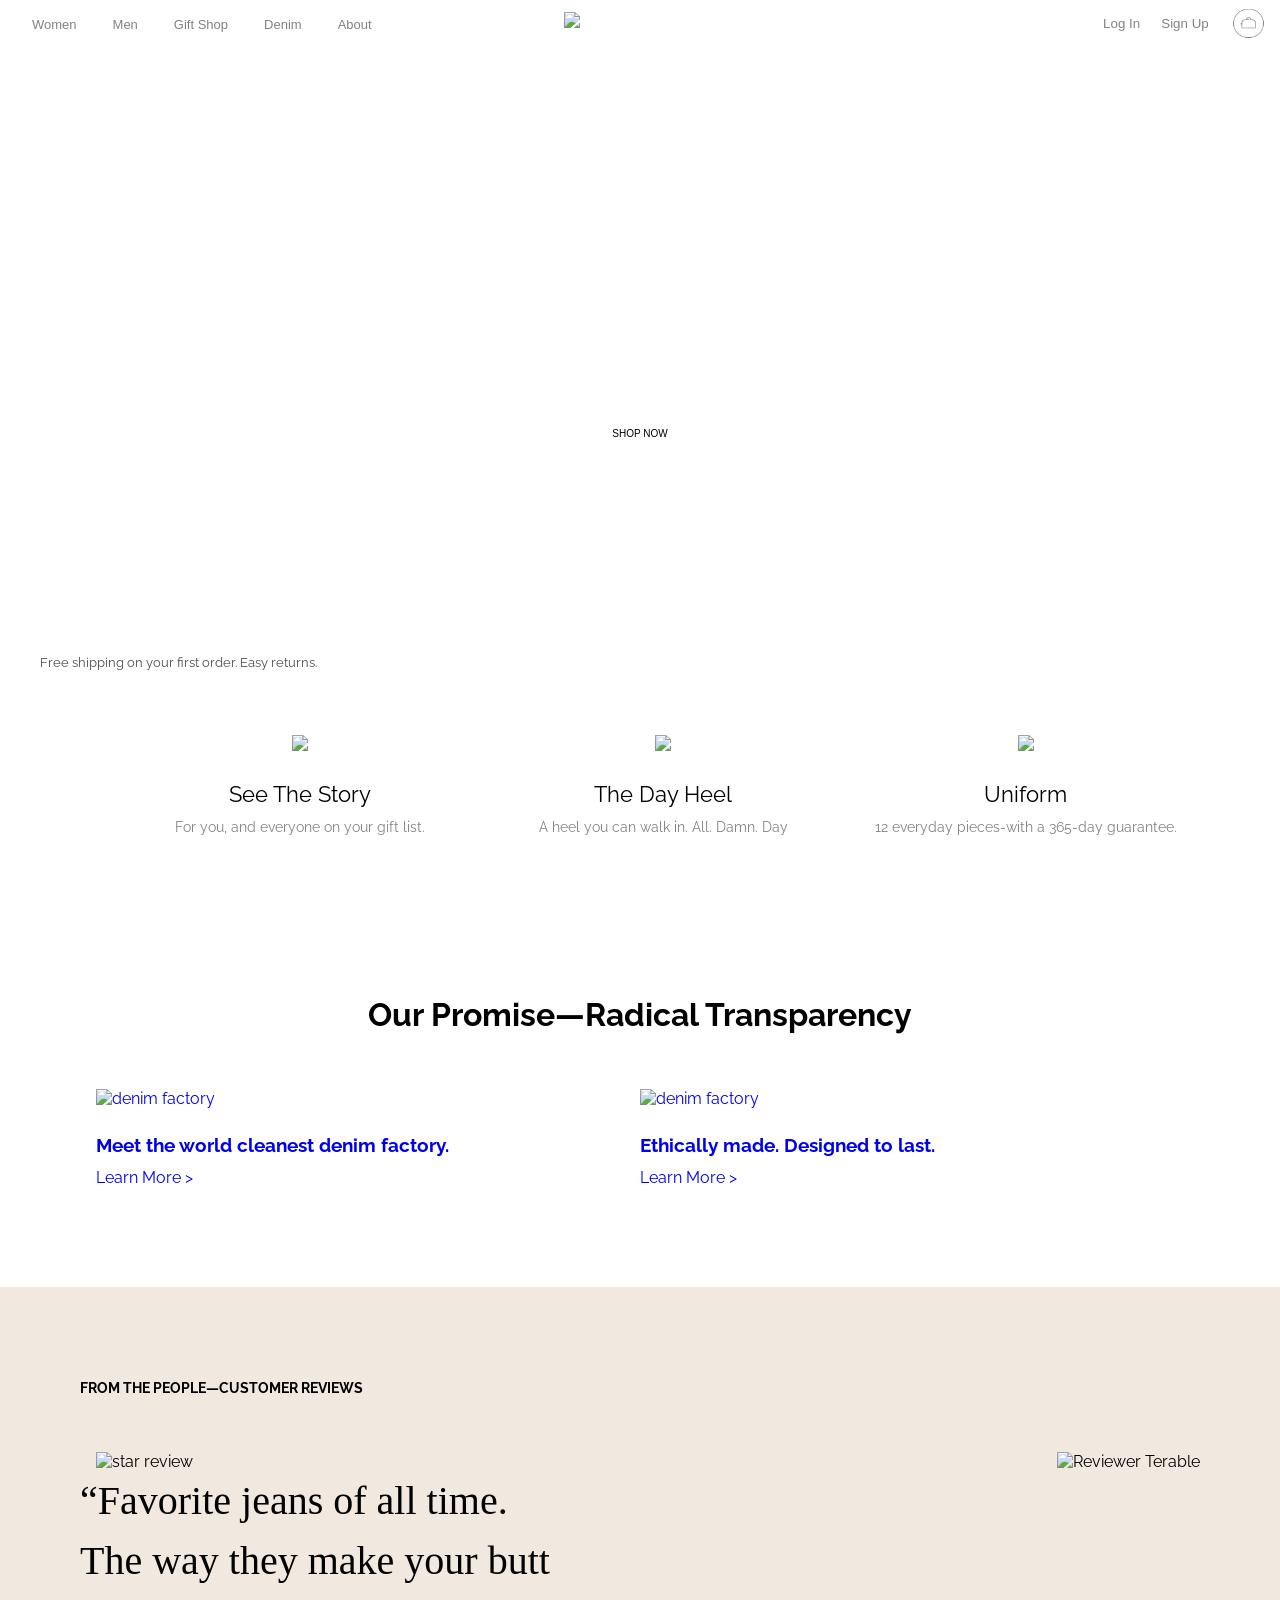
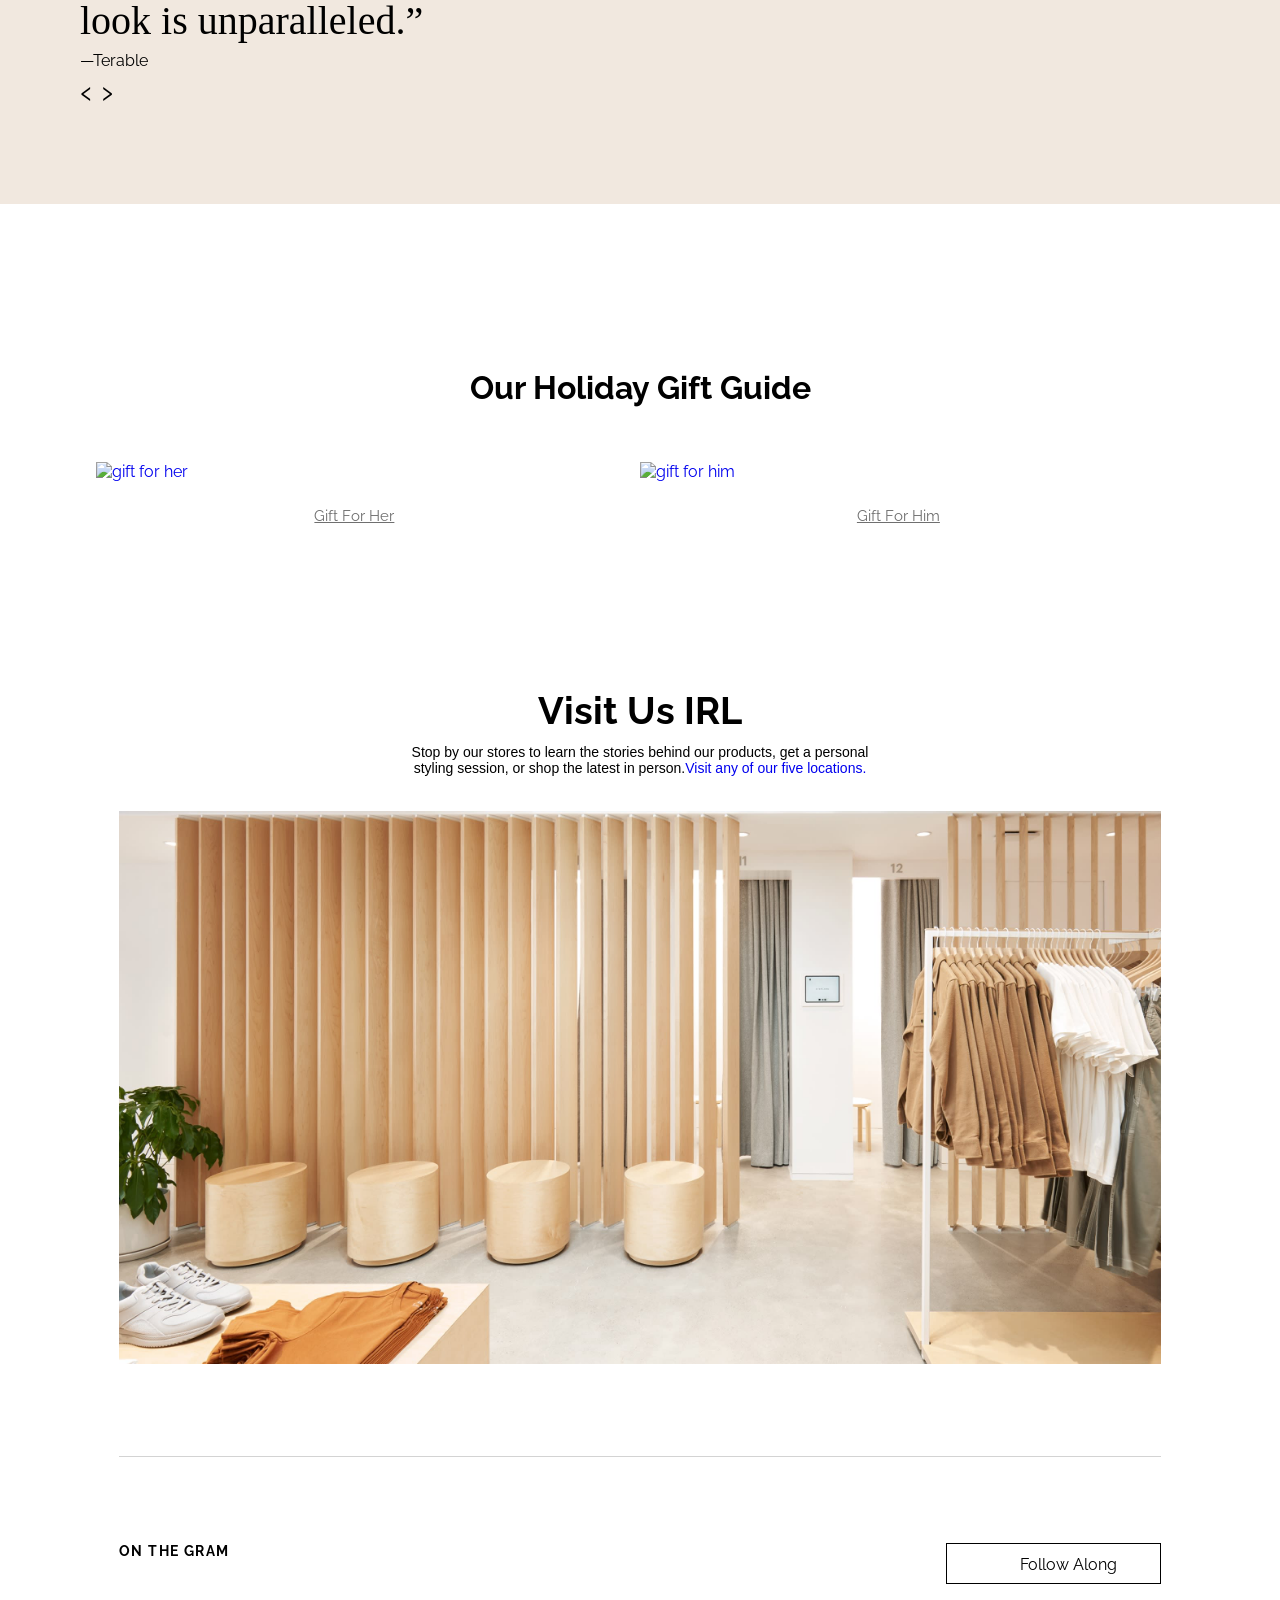
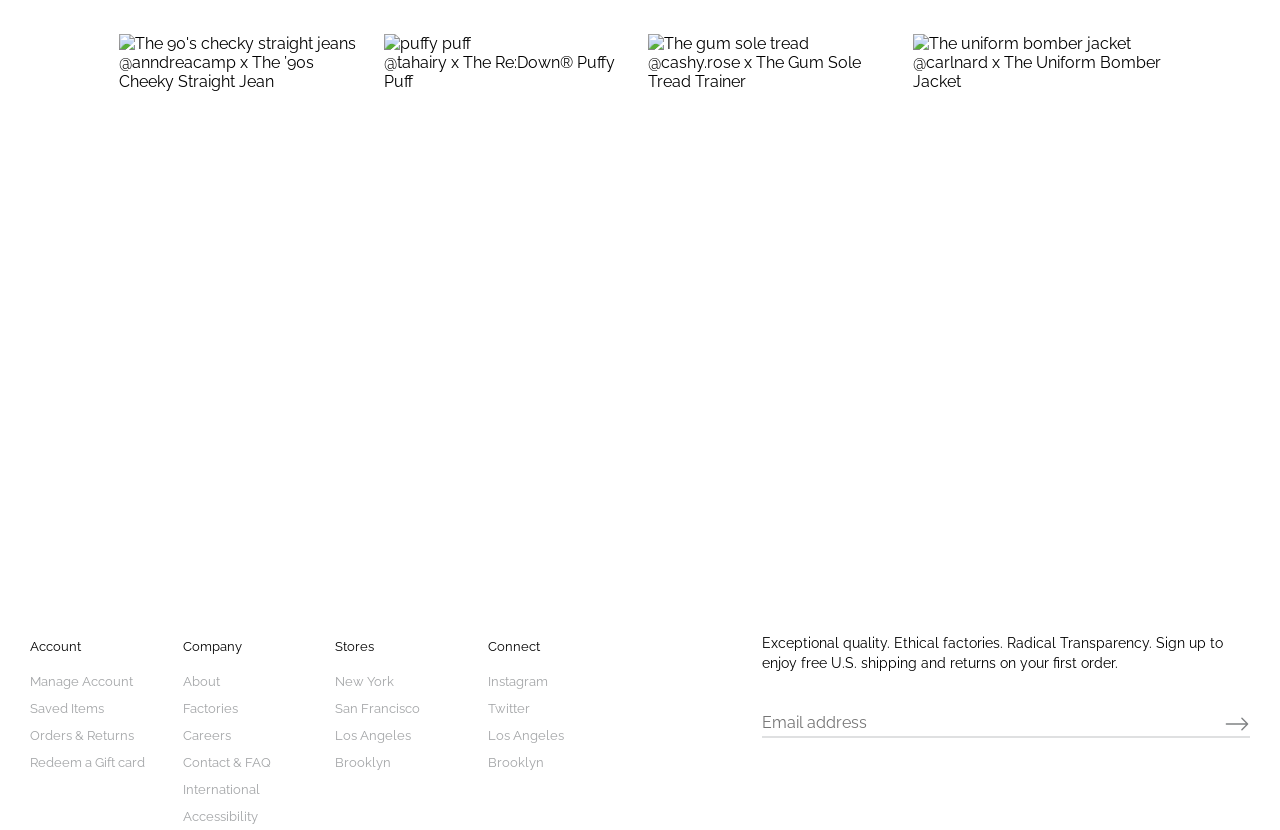
==== commit 731b6b6d: "added alt text" ====
--- a/index.html
+++ b/index.html
@@ -47,21 +47,21 @@
     </div>
   </section>
   <section class="section2">
-        <div class="section2-item">
-        <img src="media/section2-pic1.jpg" />
-        <p class="section2-title">See The Story</p>
-        <p class="section2-copy">For you, and everyone on your gift list.</p>
-      </div>
-      <div class="section2-item">
-        <img src="media/section2-pic2.jpg" />
-        <p class="section2-title">The Day Heel</p>
-        <p class="section2-copy">A heel you can walk in. All. Damn. Day</p>
-      </div>
-      <div class="section2-item">
-        <img src="media/section2-pic3.jpg" />
-        <p class="section2-title">Uniform</p>
-        <p class="section2-copy"> 12 everyday pieces-with a 365-day guarantee.</p>
-      </div>
+    <div class="section2-item">
+      <img src="media/section2-pic1.jpg" />
+      <p class="section2-title">See The Story</p>
+      <p class="section2-copy">For you, and everyone on your gift list.</p>
+    </div>
+    <div class="section2-item">
+      <img src="media/section2-pic2.jpg" />
+      <p class="section2-title">The Day Heel</p>
+      <p class="section2-copy">A heel you can walk in. All. Damn. Day</p>
+    </div>
+    <div class="section2-item">
+      <img src="media/section2-pic3.jpg" />
+      <p class="section2-title">Uniform</p>
+      <p class="section2-copy"> 12 everyday pieces-with a 365-day guarantee.</p>
+    </div>
   </section>
 
   <!-----------------section 3------------------>
@@ -158,7 +158,7 @@
         Stop by our stores to learn the stories behind our products, get a personal<br>
         styling session, or shop the latest in person.<a href="#stores">Visit any of our five locations.</a>
       </p>
-      <img class="irl_img" src="media\pics\stores.jpg">
+      <img class="irl_img" src="media\pics\stores.jpg" alt="Store image">
     </section>
 
     <div class="insta-div-container">
@@ -176,25 +176,25 @@
     <div class="insta-items">
       <div class="insta-item">
         <img src="https://res.cloudinary.com/everlane/image/upload/dpr_1.0,f_auto,q_auto/v1/i/8992b4bf_18b6.jpg"
-          style="width:100%">
+          alt="The 90's checky straight jeans" style="width:100%">
         <div class="img-des">@anndreacamp x The ’90s Cheeky Straight Jean</div>
       </div>
 
       <div class="insta-item">
         <img src="https://res.cloudinary.com/everlane/image/upload/dpr_1.0,f_auto,q_auto/v1/i/4bf595e8_6352.jpg"
-          style="width:100%">
+          alt="puffy puff" style="width:100%">
         <div class="img-des">@tahairy x The Re:Down® Puffy Puff</div>
       </div>
 
       <div class="insta-item">
         <img src="https://res.cloudinary.com/everlane/image/upload/dpr_1.0,f_auto,q_auto/v1/i/8992b4bf_18b6.jpg"
-          style="width:100%">
+          alt="The gum sole tread" style="width:100%">
         <div class="img-des">@cashy.rose x The Gum Sole Tread Trainer</div>
       </div>
 
       <div class="insta-item">
         <img src="https://res.cloudinary.com/everlane/image/upload/dpr_1.0,f_auto,q_auto/v1/i/0ada0ca6_7cfe.jpg"
-          style="width:100%">
+          alt="The uniform bomber jacket" style="width:100%">
         <div class="img-des">@carlnard x The Uniform Bomber Jacket</div>
       </div>
     </div>
@@ -202,7 +202,7 @@
 
   <section
     style="background-image: url(https://res.cloudinary.com/everlane/image/upload/dpr_1.0,f_auto,q_auto/v1/i/bfd79807_ac2b.jpg);"
-    class="sec8">
+    alt="free shipping" class="sec8">
 
     <div class="sec8-div">
       <h2 class="sec8-heading">
